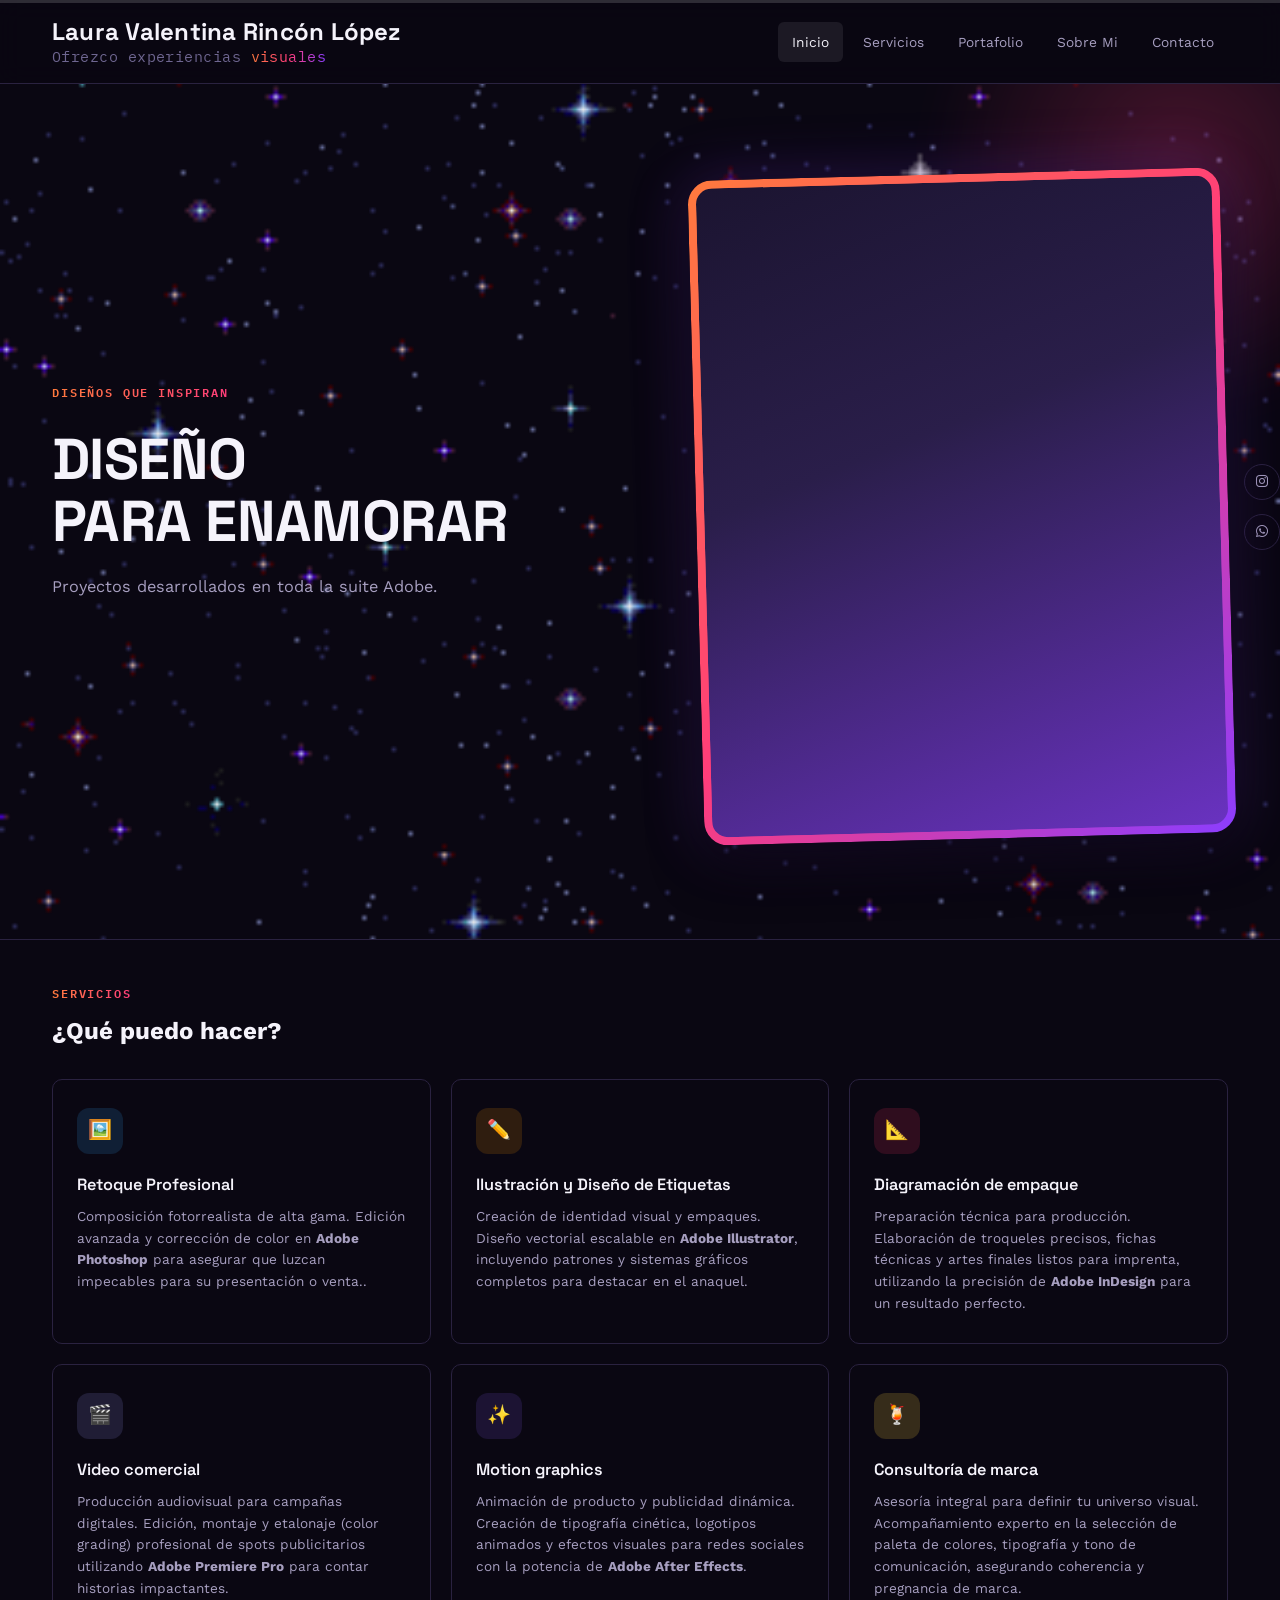
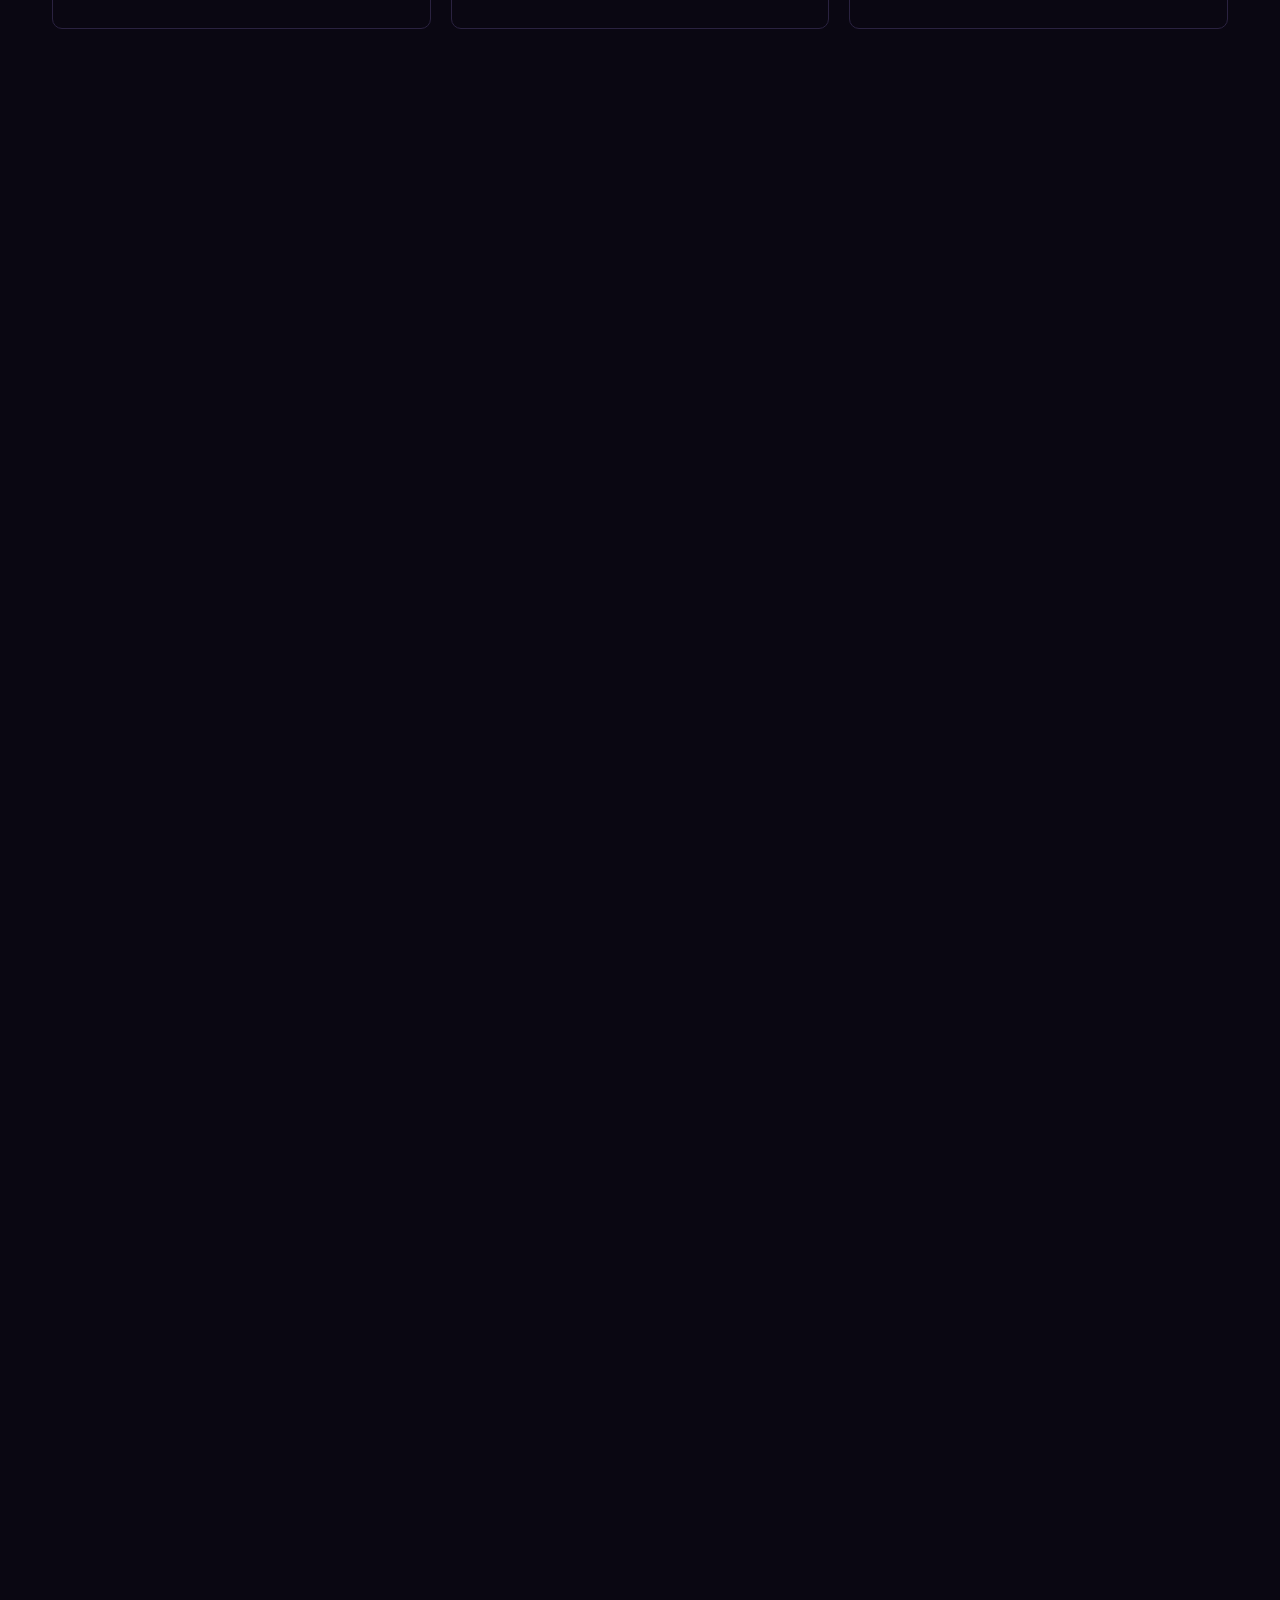
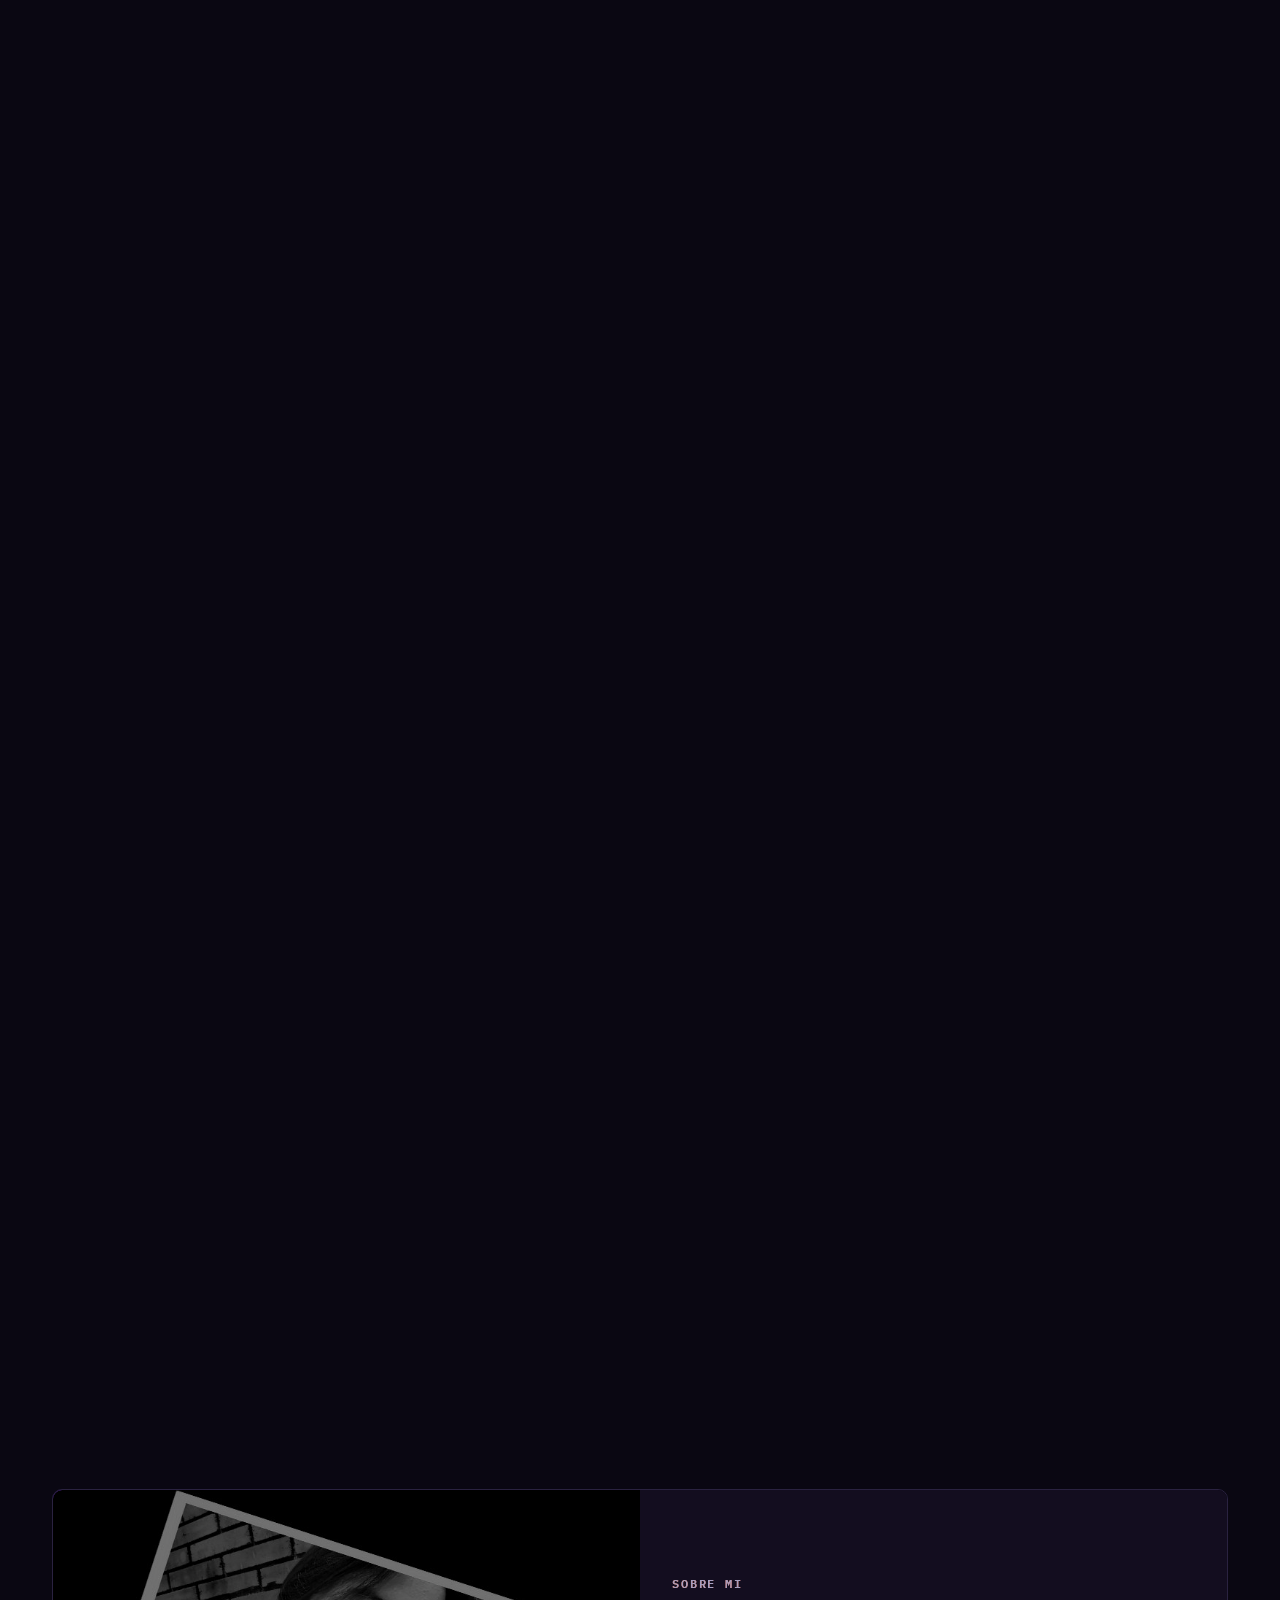
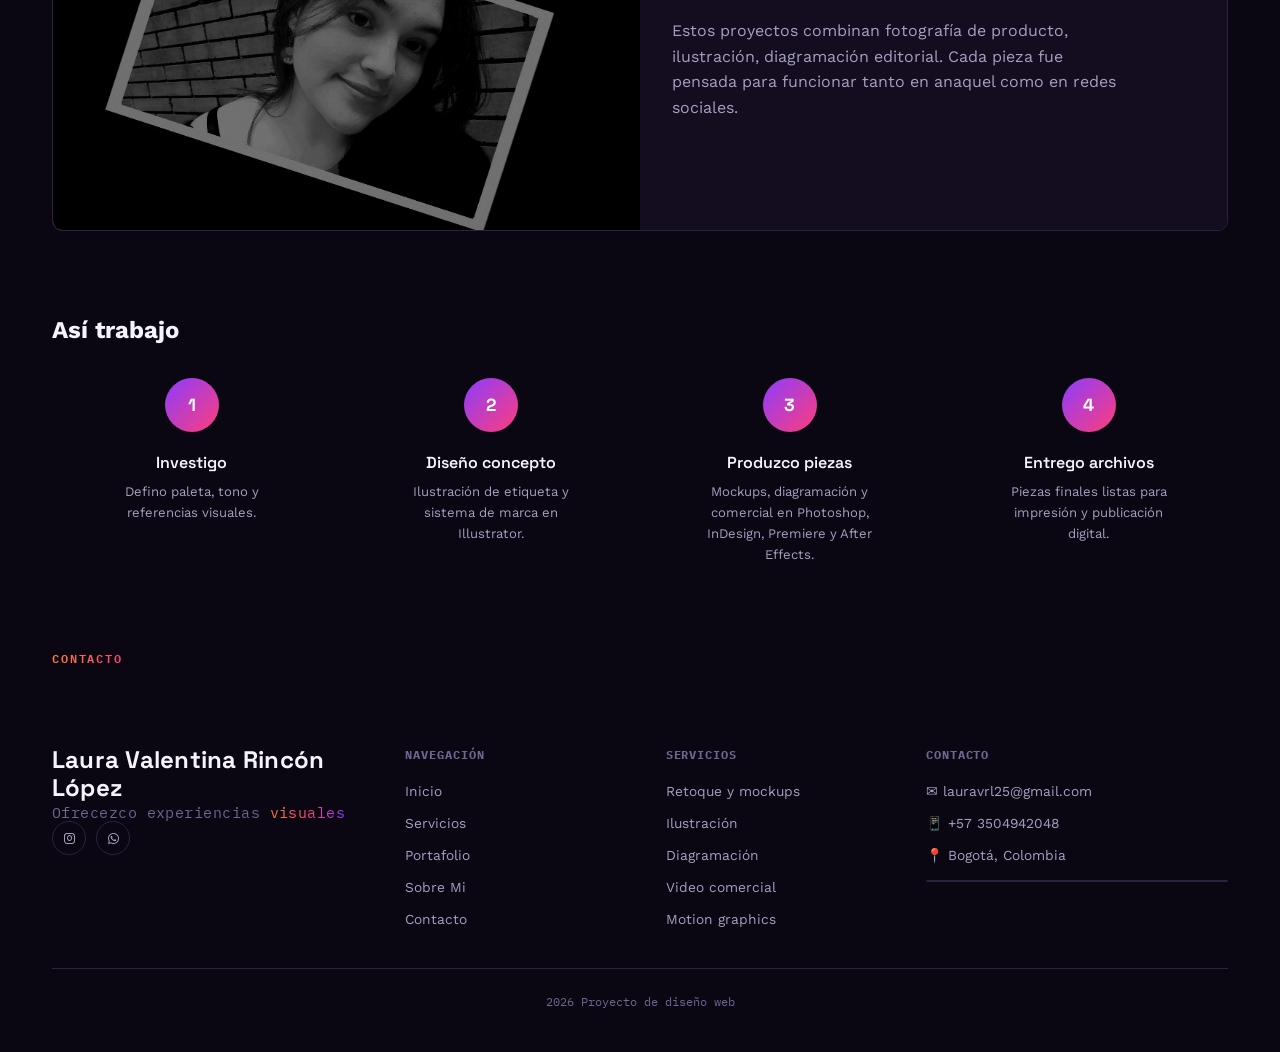
==== index.html @ 805c8b53 "Refactor video element in card component Removed redundant video tag and adjusted structure." ====
<!DOCTYPE html>
<html lang="es">
<head>
<meta charset="UTF-8">
<meta name="viewport" content="width=device-width, initial-scale=1.0">
<title>PORTAFOLIO PERSONAL</title>
<link rel="preconnect" href="https://fonts.googleapis.com">
<link href="https://fonts.googleapis.com/css2?family=Space+Grotesk:wght@500;600;700&family=Work+Sans:wght@400;500;600;700&family=IBM+Plex+Mono:wght@400;500&display=swap" rel="stylesheet">
<link rel="stylesheet" href="https://cdnjs.cloudflare.com/ajax/libs/font-awesome/6.5.1/css/all.min.css">
<link rel="stylesheet" href="style.css">
<script src="interactivo.js"></script>
<link rel="icon" href="img/logo-cuadrado.png" sizes="any">
<link rel="apple-touch-icon" href="apple-touch-icon.png">
</head>
<body>

<header class="topbar">
  <div class="nav-inner">
    <a href="#top" class="brand">
      <span class="logo-dot"></span>
      <span class="brand-text">
        Laura Valentina Rincón López
        <span class="brand-tagline">Ofrezco experiencias <span class="grad-text">visuales</span></span>
      </span>
    </a>

    <nav class="main-links">
      <a href="#top" class="nav-link">Inicio</a>
      <a href="#servicios" class="nav-link">Servicios</a>
      <a href="#portafolio" class="nav-link">Portafolio</a>
      <a href="#nosotros" class="nav-link">Sobre Mi</a>
      <a href="#contacto" class="nav-link">Contacto</a>
    </nav>

  </div>
</header>

<main id="top">

 <!-- HERO -->
<section class="hero">
  <div class="hero-glow"></div>
  <div class="wrap">
    <div class="hero-grid">
      <div>
        <p class="eyebrow">Diseños que inspiran</p>
        <h1 style="margin-top:16px;">Diseño<br>para enamorar <span class="grad-text"></span></h1>
        <p class="lede">Proyectos desarrollados en toda la suite Adobe.</p>
        <div class="hero-actions">
          <a href="#" class="play-chip"></a>
        </div>
      </div>

      <div class="hero-visual">
  <div class="slide-wrap">
    <img src="illustreitor/logo personal.jpeg" class="slide-fondo" alt="">
    <img src="illustreitor/logo personal.jpeg" class="slide-nitida" alt="Foto 1">
  </div>
  <div class="slide-wrap">
    <img src="illustreitor/POSTER PRODUCTO_page-0001.jpg" class="slide-fondo" alt="">
    <img src="illustreitor/POSTER PRODUCTO_page-0001.jpg" class="slide-nitida" alt="Poster producto">
  </div>
  <div class="slide-wrap">
    <video class="slide-fondo" autoplay muted loop playsinline>
      <source src="photoshop/FUEGO MOVIENDOSE.mp4" type="video/mp4">
    </video>
    <video class="slide-nitida" autoplay muted loop playsinline aria-label="Foto 3">
      <source src="photoshop/FUEGO MOVIENDOSE.mp4" type="video/mp4">
    </video>
  </div>
</div>

        <div class="hero-social">
          <a href="https://www.instagram.com/sws.lauris?igsh=MWx1bHc5aml6eHI0Nw==" target="_blank" rel="noopener" aria-label="Instagram">
            <i class="fa-brands fa-instagram"></i>
          </a>
          <a href="https://wa.me/573504942048" target="_blank" rel="noopener" aria-label="WhatsApp">
            <i class="fa-brands fa-whatsapp"></i>
          </a>
        </div>
      </div>

    </div>
  </div>
</section>
  
  <!-- SERVICIOS -->
  <section class="section" id="servicios">
    <div class="wrap">
      <div class="section-head">
        <p class="eyebrow">Servicios</p>
        <h2>¿Qué puedo hacer?</h2>
      </div>
      <div class="servicios-grid">
        <div class="servicio-card">
          <div class="servicio-icon" style="background:rgba(49,168,255,0.15); color:var(--ph);">🖼️</div>
          <h3>Retoque Profesional</h3>
          <p>Composición fotorrealista de alta gama. Edición avanzada y corrección de color en <strong>Adobe Photoshop</strong> para asegurar que luzcan impecables para su presentación o venta..</p>
        </div>
        <div class="servicio-card">
          <div class="servicio-icon" style="background:rgba(255,154,0,0.15); color:var(--ai);">✏️</div>
          <h3>Ilustración y Diseño de Etiquetas</h3>
          <p>Creación de identidad visual y empaques. Diseño vectorial escalable en <strong>Adobe Illustrator</strong>, incluyendo patrones y sistemas gráficos completos para destacar en el anaquel.</p>
        </div>
        <div class="servicio-card">
          <div class="servicio-icon" style="background:rgba(255,51,102,0.15); color:var(--id);">📐</div>
          <h3>Diagramación de empaque</h3>
          <p>Preparación técnica para producción. Elaboración de troqueles precisos, fichas técnicas y artes finales listos para imprenta, utilizando la precisión de <strong>Adobe InDesign</strong> para un resultado perfecto.</p></p>
        </div>
        <div class="servicio-card">
          <div class="servicio-icon" style="background:rgba(153,153,255,0.15); color:var(--pr);">🎬</div>
          <h3>Video comercial</h3>
          <p>Producción audiovisual para campañas digitales. Edición, montaje y etalonaje (color grading) profesional de spots publicitarios utilizando <strong>Adobe Premiere Pro</strong> para contar historias impactantes.</p>
        </div>
        <div class="servicio-card">
          <div class="servicio-icon" style="background:rgba(127,90,240,0.15); color:var(--ae);">✨</div>
          <h3>Motion graphics</h3>
          <p>Animación de producto y publicidad dinámica. Creación de tipografía cinética, logotipos animados y efectos visuales para redes sociales con la potencia de <strong>Adobe After Effects</strong>.</p>
        </div>
        <div class="servicio-card">
          <div class="servicio-icon" style="background:rgba(255,210,63,0.18); color:#C99A00;">🍹</div>
          <h3>Consultoría de marca</h3>
          <p>Asesoría integral para definir tu universo visual. Acompañamiento experto en la selección de paleta de colores, tipografía y tono de comunicación, asegurando coherencia y pregnancia de marca.</p>
        </div>
      </div>
      <div class="center-cta">
      </div>
    </div>
  </section>

  <!-- PORTAFOLIO -->
  <section class="section alt" id="portafolio">
    <div class="wrap">
      <div class="section-head">
        <p class="eyebrow">Portafolio</p>
        <h2>Proyectos que cuentan historias</h2>
      </div>

      <!-- Radios de filtro (CSS puro, sin JS) -->
<input type="radio" name="filtro" id="f-todos" class="filter-radio" checked>
<input type="radio" name="filtro" id="f-ph" class="filter-radio">
<input type="radio" name="filtro" id="f-ai" class="filter-radio">
<input type="radio" name="filtro" id="f-id" class="filter-radio">
<input type="radio" name="filtro" id="f-pr" class="filter-radio">
<input type="radio" name="filtro" id="f-ae" class="filter-radio">
<input type="radio" name="filtro" id="f-foto" class="filter-radio">

<div class="filter-tabs">
  <label for="f-todos">Todos</label>
  <label for="f-ph">Photoshop</label>
  <label for="f-ai">Illustrator</label>
  <label for="f-id">InDesign</label>
  <label for="f-pr">Premiere</label>
  <label for="f-ae">After Effects</label>
  <label for="f-foto">Fotos</label>
</div>


<div class="grid">

        <article class="card foto" data-images="fotografia/DSC_0829.jpg,fotografia/DSC_0831.jpg,fotografia/DSC_0832.jpg,fotografia/DSC_0833.jpg,fotografia/DSC_0834.jpg,fotografia/DSC_0835.jpg,fotografia/DSC_0836.jpg,fotografia/DSC_0837.jpg,fotografia/DSC_0838.jpg,fotografia/DSC_0839.jpg,fotografia/DSC_0840.jpg,fotografia/DSC_0842.jpg,fotografia/DSC_0843.jpg,fotografia/DSC_0844.jpg,fotografia/DSC_0845.jpg,fotografia/DSC_0847.jpg,fotografia/DSC_0848.jpg,fotografia/DSC_0849.jpg,fotografia/DSC_0851.jpg,fotografia/DSC_0852.jpg,fotografia/DSC_0853.jpg,fotografia/DSC_0854.jpg,fotografia/DSC_0855.jpg,fotografia/DSC_0856.jpg,fotografia/DSC_0857.jpg,fotografia/DSC_0866.jpg,fotografia/DSC_0869.jpg,fotografia/DSC_0870.jpg,fotografia/DSC_0871.jpg,fotografia/DSC_0872.jpg,fotografia/DSC_0874.jpg,fotografia/DSC_0875.jpg,fotografia/DSC_0877.jpg,fotografia/DSC_0882.jpg,fotografia/DSC_0889.jpg">
          <div class="card-thumb">
            <img src="fotografia/DSC_0829.jpg" alt="Galería de fotos" class="card-thumb-img">
            <span class="card-tool-tag" style="background:#E94F37;">Fotografía</span>
          </div>
          <div class="card-info">
            <h3>Galería fotográfica</h3>
            <p>36 fotos — usa las flechas para navegar</p>
          </div>
        </article>

   <article class="card ph">
<video class="card-video" playsinline preload="metadata">
  <source src="photoshop/fuego-moviendose.mp4" type="video/mp4">
</video>
    </video>
    <button type="button" class="video-play-btn" aria-label="Reproducir video">▶</button>
    <span class="card-tool-tag" style="background:var(--ph);">Photoshop</span>
  </div>
  <div class="card-info">
    <h3>Mockup de lata — Mango</h3>
    <p>Render fotorrealista con reflejos y condensación</p>
  </div>
</article>

        <article class="card ph" data-pdf="ficha-mango.pdf">
          <div class="card-thumb" style="background:linear-gradient(135deg, var(--pina), #7A5E00);">
            <span class="card-tool-tag" style="background:var(--ph);">Photoshop</span>
          </div>
          <div class="card-info">
            <h3>Mockup de tetrapak — Piña</h3>
            <p>Composición de empaque con iluminación de estudio</p>
          </div>
        </article>

        <article class="card ai" data-images="illustreitor/logo personal.jpeg">
          <div class="card-thumb">
            <img src="illustreitor/logo personal.jpeg" alt="Etiqueta vectorial Mango" class="card-thumb-img">
            <span class="card-tool-tag" style="background:var(--ai);">Illustrator</span>
          </div>
          <div class="card-info">
            <h3>Marca personal-Logo</h3>
            <p>Ilustración de fruta y tipografía de marca</p>
          </div>
        </article>

        <article class="card ai">
          <div class="card-thumb" style="background:linear-gradient(135deg, #FFE58A, var(--pina));">
            <span class="card-tool-tag" style="background:var(--ai);">Illustrator</span>
          </div>
          <div class="card-info">
            <h3>Etiqueta vectorial — Piña</h3>
            <p>Paleta cálida y patrón decorativo</p>
          </div>
        </article>

        <article class="card id">
          <div class="card-thumb" style="background:linear-gradient(135deg, var(--id), #6B0022);">
            <span class="card-tool-tag" style="background:var(--id);">InDesign</span>
          </div>
          <div class="card-info">
            <h3>Ficha técnica — Lata Mango</h3>
            <p>Tabla nutricional y datos legales para impresión</p>
          </div>
        </article>

        <article class="card id">
          <div class="card-thumb" style="background:linear-gradient(135deg, #FF8FAE, var(--id));">
            <span class="card-tool-tag" style="background:var(--id);">InDesign</span>
          </div>
          <div class="card-info">
            <h3>Ficha técnica — Tetrapak Piña</h3>
            <p>Troquel desplegado listo para producción</p>
          </div>
        </article>

        <article class="card pr">
          <div class="card-thumb" style="background:linear-gradient(135deg, var(--pr), #2E2E7A);">
            <span class="card-tool-tag" style="background:var(--pr); color:#241E52;">Premiere</span>
            <span class="play-btn">▶</span>
          </div>
          <div class="card-info">
            <h3>Comercial — Sabor Mango</h3>
            <p>Spot publicitario de 15 segundos</p>
          </div>
        </article>

        <article class="card pr">
          <div class="card-thumb" style="background:linear-gradient(135deg, #C6C6FF, var(--pr));">
            <span class="card-tool-tag" style="background:var(--pr); color:#241E52;">Premiere</span>
            <span class="play-btn">▶</span>
          </div>
          <div class="card-info">
            <h3>Comercial — Sabor Piña</h3>
            <p>Spot publicitario con tomas de producto</p>
          </div>
        </article>

        <article class="card ae">
          <div class="card-thumb" style="background:linear-gradient(135deg, var(--ae), #2E1A66);">
            <span class="card-tool-tag" style="background:var(--ae);">After Effects</span>
            <span class="play-btn">▶</span>
          </div>
          <div class="card-info">
            <h3>Motion graphics — Mango</h3>
            <p>Splash de jugo animado para Instagram</p>
          </div>
        </article>

        <article class="card ae">
          <div class="card-thumb" style="background:linear-gradient(135deg, #C9B8FF, var(--ae));">
            <span class="card-tool-tag" style="background:var(--ae);">After Effects</span>
            <span class="play-btn">▶</span>
          </div>
          <div class="card-info">
            <h3>Motion graphics — Piña</h3>
            <p>Partículas y brillo de producto</p>
          </div>
        </article>

      </div>

      <div class="center-cta">
  <button type="button" id="btn-ver-todo" class="btn btn-outline">Ver todo el portafolio</button>
</div>
    </div>
  </section>

  <!-- SOBRE MI -->
  <section class="section" id="nosotros">
    <div class="wrap">
      <div class="nosotros">
        <div class="nosotros-visual">
          <img src="img/yo-camiseta-sin-hombros.jpg" alt="foto 1">
        </div>
        <div class="nosotros-text">
          <p class="eyebrow">Sobre mi</p>
          <p>Estos proyectos combinan fotografía de producto, ilustración, diagramación editorial. Cada pieza fue pensada para funcionar tanto en anaquel como en redes sociales.</p>
        </div>
      </div>
    </div>
  </section>

  <!-- PROCESO -->
  <script src="interactivo.js"></script>
<script src="botones-animados.js"></script>
<script src="proceso-animado.js"></script>

  
  <section class="section alt">
    <div class="wrap">
      <div class="section-head">
        <h2>Así trabajo</h2>
      </div>
      <div class="proceso-steps">
        <div class="proceso-step">
          <div class="step-num">1</div>
          <h3>Investigo</h3>
          <p>Defino paleta, tono y referencias visuales.</p>
        </div>
        <div class="proceso-step">
          <div class="step-num">2</div>
          <h3>Diseño concepto</h3>
          <p>Ilustración de etiqueta y sistema de marca en Illustrator.</p>
        </div>
        <div class="proceso-step">
          <div class="step-num">3</div>
          <h3>Produzco piezas</h3>
          <p>Mockups, diagramación y comercial en Photoshop, InDesign, Premiere y After Effects.</p>
        </div>
        <div class="proceso-step">
          <div class="step-num">4</div>
          <h3>Entrego archivos</h3>
          <p>Piezas finales listas para impresión y publicación digital.</p>
        </div>
      </div>
    </div>
  </section>

</main>
  
 <!-- FINAL PAGINA -->
 <section class="section" id="contacto">
    <div class="wrap">
      <div class="section-head">
        <p class="eyebrow">Contacto</p>
      </div>
      <div class="contacto-grid">
        <div class="contacto-card">
            <div class="contacto-icon" style="background:rgba(49,168,255,0.15); color:var(--ph);">

            </div>
          <div class="contacto-icon" style="background:rgba(49,168,255,0.15); color:var(--ph);">
          </div>

<footer>
  <div class="footer-grid">
    <div class="footer-brand">
      <a href="#top" class="brand">
        <span class="brand-text">
          Laura Valentina Rincón López
          <span class="brand-tagline">Ofrecezco experiencias <span class="grad-text">visuales</span></span>
        </span>
      </a>


      <div class="footer-social">
  <a href="https://instagram.com/tuusuario" target="_blank" rel="noopener" aria-label="Instagram">
    <i class="fa-brands fa-instagram"></i>
  </a>
  <a href="https://wa.me/573000000000" target="_blank" rel="noopener" aria-label="WhatsApp">
    <i class="fa-brands fa-whatsapp"></i>
  </a>
      </div>
    </div>



    <div class="footer-col">
      <h4>Navegación</h4>
      <a href="#top">Inicio</a>
      <a href="#servicios">Servicios</a>
      <a href="#portafolio">Portafolio</a>
      <a href="#nosotros">Sobre Mi</a>
      <a href="#contacto">Contacto</a>
    </div>

    <div class="footer-col">
      <h4>Servicios</h4>
      <a href="#servicios">Retoque y mockups</a>
      <a href="#servicios">Ilustración</a>
      <a href="#servicios">Diagramación</a>
      <a href="#servicios">Video comercial</a>
      <a href="#servicios">Motion graphics</a>
    </div>

    <div class="footer-col">
      <h4>Contacto</h4>
      <p>✉ lauravrl25@gmail.com</p>
      <p>📱 +57 3504942048</p>
      <p>📍 Bogotá, Colombia</p>
      <div class="footer-sub"></div>
    </div>
  </div>
  <p class="footer-bottom"> 2026 Proyecto de diseño web </p>
</footer>


</body>
</html>
---- style.css ----
/* ============ TOKENS ============ */
  :root{
    --bg: #0A0712;
    --surface: #130D1F;
    --surface-raised: #1B1430;
    --line: #2A2240;
    --text: #F5F3FB;
    --text-muted: #A79FC0;
    --text-dim: #6E6690;

    --grad-1: #FF7A3D; /* mango */
    --grad-2: #FF3D7A; /* rosa tropical */
    --grad-3: #8B3DFF; /* violeta */

    --mango: #FF8C29;
    --pina: #FFD23F;

    --ph: #31A8FF;
    --ai: #FF9A00;
    --id: #FF3366;
    --pr: #9999FF;
    --ae: #7F5AF0;

    --radius: 10px;
    --radius-sm: 6px;
    --font-display: 'Space Grotesk', sans-serif;
    --font-body: 'Work Sans', sans-serif;
    --font-mono: 'IBM Plex Mono', monospace;
  }

  *{ margin:0; padding:0; box-sizing:border-box; }
  html{ scroll-behavior:smooth; }

  body{
    background:var(--bg);
    color:var(--text);
    font-family:var(--font-body);
    line-height:1.6;
    -webkit-font-smoothing:antialiased;
  }

  a{ color:inherit; text-decoration:none; }
  ul{ list-style:none; }
  img{ max-width:100%; display:block; }
  button{ font-family:inherit; }

  :focus-visible{ outline:2px solid var(--grad-2); outline-offset:3px; }

  .wrap{ max-width:1240px; margin:0 auto; padding:0 32px; }

  .eyebrow{
    font-family:var(--font-mono);
    font-size:0.72rem;
    letter-spacing:0.16em;
    text-transform:uppercase;
    background:linear-gradient(90deg, var(--grad-1), var(--grad-2));
    -webkit-background-clip:text;
    background-clip:text;
    color:transparent;
    font-weight:600;
  }

  .grad-text{
    background:linear-gradient(90deg, var(--grad-1), var(--grad-2), var(--grad-3));
    -webkit-background-clip:text;
    background-clip:text;
    color:transparent;
  }

  .btn{
    display:inline-flex; align-items:center; gap:8px;
    padding:13px 26px;
    border-radius:30px;
    font-family:var(--font-body); font-weight:600; font-size:0.9rem;
    border:1px solid transparent;
    cursor:pointer;
  }

  .btn-solid{
    background:linear-gradient(90deg, var(--grad-3), var(--grad-2));
    color:#fff;
  }

  .btn-outline{
    background:transparent;
    border:1px solid var(--line);
    color:var(--text);
  }
  .btn-outline:hover{ border-color:var(--grad-2); }

  /* ============ NAV ============ */
  header.topbar{
    position:sticky; top:0; z-index:50;
    background:rgba(10,7,18,0.85);
    backdrop-filter:blur(12px);
    border-bottom:1px solid var(--line);
  }

  .nav-inner{
    display:flex; align-items:center; justify-content:space-between;
    padding:18px 32px; max-width:1240px; margin:0 auto; gap:20px;
  }

.brand{
  font-family:var(--font-display);
  font-size:1.5rem;
  font-weight:700;
  display:flex; align-items:center; gap:10px;
  letter-spacing:0.01em;
}
 
/* Oculta el cuadrado del logo */
.brand .logo-dot{
  display:none;
}
 
.brand-text{
  display:flex;
  flex-direction:column;
  line-height:1.2;
}
 
.brand-tagline{
  font-family:var(--font-mono);
  font-size:0.95rem;        /* antes 0.78rem — ahora bastante más grande */
  font-weight:400;
  letter-spacing:0.03em;
  color:var(--text-dim);
  text-transform:none;
}

  nav.main-links{ display:flex; gap:6px; }

  .nav-link{
    padding:9px 14px;
    font-size:0.86rem;
    color:var(--text-muted);
    border-radius:var(--radius-sm);
    transition:color .15s ease, background .15s ease;
  }
  .nav-link:hover{ color:var(--text); background:var(--surface-raised); }

  .nav-cta{ flex-shrink:0; }

/* ============ HERO ============ */

.hero{
  position:relative;
  overflow:hidden;
  padding:90px 0 100px;
  border-bottom:1px solid var(--line);
 
  background-image:
  linear-gradient(rgba(10,7,18,0.1), rgba(10,7,18,0.1)),
    url('videos/estrellas-parpadeando-full-hd.gif');
  background-size: cover, cover;
  background-position: center, center;
  background-repeat: no-repeat, no-repeat;
}
 
.hero-glow{
  position:absolute;
  top:-180px; right:-160px;
  width:520px; height:520px;
  border-radius:50%;
  background:radial-gradient(circle, var(--grad-2) 0%, transparent 70%);
  opacity:0.25;
  filter:blur(20px);
  z-index:0;
}
 
.hero-grid{
  position:relative; z-index:1;
  display:grid;
  grid-template-columns:1.05fr 0.95fr;
  gap:56px;
  align-items:center;
}
 
.hero h1{
  font-family:var(--font-display);
  font-weight:700;
  font-size:clamp(2.4rem, 4.6vw, 3.6rem);
  line-height:1.08;
  text-transform:uppercase;
  letter-spacing:-0.01em;
}
 
.hero p.lede{
  margin-top:22px;
  max-width:48ch;
  font-size:1.02rem;
  color:var(--text-muted);
}
 
.hero-actions{
  margin-top:34px;
  display:flex;
  align-items:center;
  gap:18px;
  flex-wrap:wrap;
}
 
.play-chip{
  display:flex; align-items:center; gap:12px;
  color:var(--text-muted);
  font-size:0.88rem;
}
 
.play-circle{
  width:44px; height:44px;
  border-radius:50%;
  border:1px solid var(--line);
  display:flex; align-items:center; justify-content:center;
  font-size:0.8rem;
  flex-shrink:0;
}
 
/* ============ CAJA DE FOTOS — con borde degradado ============ */
.hero-visual{
  position:relative;
  overflow:hidden;
  width:100%;
  aspect-ratio:4/5;
  border-radius:24px;

  border:8px solid transparent;
  background-image:
    linear-gradient(160deg, #1B1430, #2A1E4A 40%, var(--grad-3) 130%),
    linear-gradient(135deg, var(--grad-1), var(--grad-2), var(--grad-3));
  background-origin: border-box;
  background-clip: padding-box, border-box;

  box-shadow:
    0 20px 50px rgba(0,0,0,0.55),
    0 0 60px rgba(139,61,255,0.25);

  z-index:2;
  transform:rotate(-1.5deg);
  transition:transform .3s ease;
}

.hero-visual:hover{
  transform:rotate(0deg) scale(1.01);
}

.hero-visual .slide-wrap{
  position:absolute;
  inset:0;
  width:100%;
  height:100%;
  overflow:hidden;
  border-radius:16px;
  opacity:0;
  animation:heroCrossfade 12s infinite;
}

.hero-visual .slide-wrap:nth-child(1){ animation-delay:0s; }
.hero-visual .slide-wrap:nth-child(2){ animation-delay:4s; }
.hero-visual .slide-wrap:nth-child(3){ animation-delay:8s; }

.slide-fondo{
  position:absolute;
  inset:0;
  width:100%;
  height:100%;
  object-fit:cover;
  filter:blur(35px) brightness(0.7) saturate(1.3);
  transform:scale(1.15);
}

.slide-nitida{
  position:absolute;
  inset:0;
  width:100%;
  height:100%;
  object-fit:contain;
  z-index:1;
}

@keyframes heroCrossfade{
  0%    { opacity:0; }
  4%    { opacity:1; }
  29%   { opacity:1; }
  33%   { opacity:0; }
  100%  { opacity:0; }
}

@media (prefers-reduced-motion: reduce){
  .hero-visual{ transform:none; }
  .hero-visual .slide-wrap{ animation:none; opacity:0; }
  .hero-visual .slide-wrap:first-child{ opacity:1; }
}

.hero-social{
  position:absolute;
  right:-52px; top:50%;
  transform:translateY(-50%);
  display:flex; flex-direction:column; gap:14px;
}

.hero-social a{
  width:36px; height:36px;
  border-radius:50%;
  border:1px solid var(--line);
  display:flex; align-items:center; justify-content:center;
  font-size:0.85rem;
  color:var(--text-muted);
}

.hero-social a:hover{ border-color:var(--grad-2); color:var(--text); }

@media (max-width:980px){
  .hero-social{ display:none; }
}


  /* ============ SERVICIOS ============ */
  .servicios-grid{
    display:grid;
    grid-template-columns:repeat(3, 1fr);
    gap:20px;
  }

  .servicio-card{
    background:var(--bg);
    border:1px solid var(--line);
    border-radius:var(--radius);
    padding:28px 24px;
    transition:border-color .2s ease, transform .2s ease;
  }
  .servicio-card:hover{ border-color:var(--grad-2); transform:translateY(-3px); }

  .servicio-icon{
    width:46px; height:46px;
    border-radius:12px;
    display:flex; align-items:center; justify-content:center;
    font-size:1.2rem;
    margin-bottom:18px;
  }

  .servicio-card h3{
    font-family:var(--font-display);
    font-size:1.02rem;
    font-weight:600;
    margin-bottom:8px;
  }

  .servicio-card p{ font-size:0.85rem; color:var(--text-muted); }

  .center-cta{ text-align:center; margin-top:40px; }

  /* ============ PORTAFOLIO — filtro con radio buttons (CSS puro) ============ */

  .filter-radio{
    position:absolute;
    opacity:0;
    pointer-events:none;
  }

  .filter-tabs{
    display:flex; flex-wrap:wrap; gap:8px;
    margin-bottom:36px;
  }

  .filter-tabs label{
    padding:9px 18px;
    border-radius:30px;
    border:1px solid var(--line);
    font-family:var(--font-mono);
    font-size:0.78rem;
    color:var(--text-muted);
    cursor:pointer;
    transition:background .15s ease, color .15s ease, border-color .15s ease;
  }

  .filter-tabs label:hover{ border-color:var(--grad-2); color:var(--text); }

  #f-todos:checked ~ .filter-tabs label[for="f-todos"],
  #f-ph:checked ~ .filter-tabs label[for="f-ph"],
  #f-ai:checked ~ .filter-tabs label[for="f-ai"],
  #f-id:checked ~ .filter-tabs label[for="f-id"],
  #f-pr:checked ~ .filter-tabs label[for="f-pr"],
  #f-ae:checked ~ .filter-tabs label[for="f-ae"]{
    background:linear-gradient(90deg, var(--grad-3), var(--grad-2));
    border-color:transparent;
    color:#fff;
  }

  .grid{
    display:grid;
    grid-template-columns:repeat(4, 1fr);
    gap:20px;
  }

  .grid .card{ display:none; }

  #f-todos:checked ~ .grid .card{ display:flex; }
  #f-ph:checked ~ .grid .card.ph{ display:flex; }
  #f-ai:checked ~ .grid .card.ai{ display:flex; }
  #f-id:checked ~ .grid .card.id{ display:flex; }
  #f-pr:checked ~ .grid .card.pr{ display:flex; }
  #f-ae:checked ~ .grid .card.ae{ display:flex; }

  .card{
    flex-direction:column;
    border-radius:var(--radius);
    overflow:hidden;
    border:1px solid var(--line);
    background:var(--surface);
    transition:transform .2s ease, border-color .2s ease;
  }
  .card:hover{ transform:translateY(-4px); border-color:var(--grad-2); }

  .card-thumb{
    position:relative;
    aspect-ratio:4/3;
    display:flex; align-items:center; justify-content:center;
  }


.card-thumb-video{
  position: relative;
}
.card-video{
  width: 100%;
  height: 100%;
  object-fit: cover;
  display: block;
  background: #000;
}
.video-play-btn{
  position: absolute;
  top: 50%; left: 50%;
  transform: translate(-50%, -50%);
  width: 54px; height: 54px;
  border-radius: 50%;
  background: rgba(10,7,18,0.6);
  border: 1px solid rgba(255,255,255,0.4);
  color: #fff;
  font-size: 1.1rem;
  display: flex; align-items: center; justify-content: center;
  cursor: pointer;
  backdrop-filter: blur(4px);
  transition: transform 0.2s ease, background 0.2s ease;
  z-index: 2;
}
.video-play-btn:hover{
  transform: translate(-50%, -50%) scale(1.1);
  background: linear-gradient(135deg, #8B3DFF, #FF3D7A);
}
.video-play-btn.oculto{
  display: none;
}

 .card-thumb img{
  width:100%;
  height:100%;
  object-fit:cover;
  object-position:center;
  display:block;
}
  .play-btn{
    width:42px; height:42px;
    border-radius:50%;
    background:rgba(10,7,18,0.55);
    border:1px solid rgba(255,255,255,0.4);
    display:flex; align-items:center; justify-content:center;
    color:#fff;
    font-size:0.75rem;
    backdrop-filter:blur(4px);
  }

  .card-tool-tag{
    position:absolute;
    top:10px; left:10px;
    font-family:var(--font-mono);
    font-size:0.62rem;
    text-transform:uppercase;
    letter-spacing:0.05em;
    padding:4px 9px;
    border-radius:20px;
    color:#fff;
  }

  .card-info{ padding:14px 16px 18px; }
  .card-info h3{ font-family:var(--font-display); font-size:0.92rem; font-weight:600; margin-bottom:3px; }
  .card-info p{ font-size:0.78rem; color:var(--text-dim); }

/* ============ NUEVA PESTAÑA: FOTOS ============ */

/* Resalta la pestaña "Fotos" cuando está seleccionada, igual que las demás */
#f-foto:checked ~ .filter-tabs label[for="f-foto"]{
  background:linear-gradient(90deg, var(--grad-3), var(--grad-2));
  border-color:transparent;
  color:#fff;
}

/* Muestra solo las tarjetas que tengan la clase "foto" cuando esta pestaña está activa */
#f-foto:checked ~ .grid .card.foto{
  display:flex;
}

/* ============ VER MÁS / VER MENOS ============ */
.js-hidden{
  display:none !important;
}
  /* ============ NOSOTROS ============ */
  .nosotros{
    display:grid;
    grid-template-columns:1fr 1fr;
    gap:0;
    border-radius:var(--radius);
    overflow:hidden;
    border:1px solid var(--line);
  }

  .nosotros-visual{
    background:linear-gradient(160deg, var(--grad-3), var(--grad-2) 60%, var(--grad-1));
    min-height:340px;
    position:relative;
  }
.nosotros-visual img{
  position:absolute;
  inset:0;
  width:100%;
  height:100%;
  object-fit:cover;
}
  .nosotros-text{
    background:var(--surface);
    padding:52px 48px;
    display:flex; flex-direction:column; justify-content:center;
  }

  .nosotros-text h2{
    font-family:var(--font-display);
    font-size:clamp(1.5rem, 2.6vw, 2rem);
    font-weight:700;
    margin-top:12px;
    margin-bottom:16px;
  }

  .nosotros-text p{ color:var(--text-muted); margin-bottom:26px; max-width:46ch; }

  @media (max-width:820px){
    .nosotros{ grid-template-columns:1fr; }
    .nosotros-visual{ min-height:220px; }
  }

  /* ============ PROCESO ============ */
  .proceso-steps{
    display:grid;
    grid-template-columns:repeat(4, 1fr);
    gap:24px;
    text-align:center;
    position:relative;
  }

  .proceso-step .step-num{
    width:54px; height:54px;
    margin:0 auto 18px;
    border-radius:50%;
    background:linear-gradient(135deg, var(--grad-3), var(--grad-2));
    display:flex; align-items:center; justify-content:center;
    font-family:var(--font-display); font-weight:700; font-size:1.1rem;
    color:#fff;
  }

  .proceso-step h3{ font-family:var(--font-display); font-size:1rem; font-weight:600; margin-bottom:6px; }
  .proceso-step p{ font-size:0.82rem; color:var(--text-muted); max-width:24ch; margin:0 auto; }

  @media (max-width:820px){
    .proceso-steps{ grid-template-columns:1fr; gap:36px; }
  }

  /* ============ CTA BANNER ============ */
  .cta-banner{
    margin:96px auto;
    max-width:1240px;
    padding:0 32px;
  }

  .cta-inner{
    border-radius:var(--radius);
    padding:56px 48px;
    background:linear-gradient(120deg, var(--grad-3), var(--grad-2) 55%, var(--grad-1));
    display:flex; align-items:center; justify-content:space-between;
    gap:32px;
    flex-wrap:wrap;
  }

  .cta-inner .eyebrow{
    -webkit-text-fill-color:rgba(255,255,255,0.85);
    background:none; color:rgba(255,255,255,0.85);
  }

  .cta-inner h2{
    font-family:var(--font-display);
    font-size:clamp(1.5rem, 3vw, 2.1rem);
    font-weight:700;
    color:#fff;
    margin-top:8px;
  }

  .cta-inner .btn-solid{
    background:#fff;
    color:var(--grad-3);
    font-weight:700;
  }

  /* ============ FOOTER ============ */
 
 /* ============ FONDO DE PAISAJE — sección Portafolio ============ */
#portafolio{
  background-image:
    linear-gradient(rgba(10,7,18,0.1), rgba(10,7,18,0.1)),
    url('videos/estrellas-parpadeando-full-hd.gif');
  background-size: cover, cover;
  background-position: center, center;
  background-repeat: no-repeat, no-repeat;
}
  .footer-grid{
    max-width:1240px; margin:0 auto;
    display:grid;
    grid-template-columns:1.4fr 1fr 1fr 1.3fr;
    gap:40px;
    padding-bottom:40px;
    border-bottom:1px solid var(--line);
  }
  .footer-brand p{ color:var(--text-muted); font-size:0.85rem; margin:14px 0 18px; max-width:32ch; }
.footer-social{ display:flex; gap:10px; }
  .footer-social a{
    width:34px; height:34px; border-radius:50%;
    border:1px solid var(--line);
    display:flex; align-items:center; justify-content:center;
    font-size:0.8rem; color:var(--text-muted);
  }

  /* ↓↓↓ AQUÍ VA EL BLOQUE NUEVO ↓↓↓ */
  btn-footer{
  align-self:start;         /* evita que se estire a toda la altura del grid */
  display:inline-flex;
  align-items:center;
  justify-content:center;
  gap:6px;
  width:auto;                /* evita que se estire a todo el ancho de la columna */
  padding:9px 16px;
  border-radius:20px;
  font-family:var(--font-body);
  font-weight:600;
  font-size:0.78rem;
  border:1px solid transparent;
  cursor:pointer;
}
 
.btn-footer.btn-solid{
  background:linear-gradient(90deg, var(--grad-3), var(--grad-2));
  color:#fff;
}
 
.btn-footer.btn-outline{
  background:transparent;
  border:1px solid var(--line);
  color:var(--text);
}
 
.btn-footer.btn-outline:hover{
  border-color:var(--grad-2);
}
  /* ↑↑↑ FIN DEL BLOQUE NUEVO ↑↑↑ */

  .footer-col h4{
    font-family:var(--font-mono);
    font-size:0.72rem;
    letter-spacing:0.08em;
    text-transform:uppercase;
    color:var(--text-dim);
    margin-bottom:16px;
  }
  .footer-col a, .footer-col p{
    display:block;
    font-size:0.86rem;
    color:var(--text-muted);
    margin-bottom:10px;
  }
  .footer-sub{
    display:flex;
    margin-top:14px;
    border:1px solid var(--line);
    border-radius:30px;
    overflow:hidden;
  }
  .footer-sub input{
    flex:1;
    background:transparent;
    border:none;
    padding:11px 16px;
    color:var(--text);
    font-family:var(--font-body);
    font-size:0.82rem;
  }
  .footer-sub input:focus{ outline:none; }
  .footer-sub button{
    background:linear-gradient(90deg, var(--grad-3), var(--grad-2));
    border:none;
    color:#fff;
    padding:0 18px;
    cursor:pointer;
    font-weight:600;
  }
  .footer-bottom{
    max-width:1240px; margin:24px auto 0;
    text-align:center;
    font-family:var(--font-mono);
    font-size:0.72rem;
    color:var(--text-dim);
  }


  /* ============ RESPONSIVE ============ */
  @media (max-width:980px){
    .hero-grid{ grid-template-columns:1fr; }
    .servicios-grid{ grid-template-columns:repeat(2, 1fr); }
    .grid{ grid-template-columns:repeat(2, 1fr); }
    .footer-grid{ grid-template-columns:1fr 1fr; }
  }

  @media (max-width:760px){
    .nav-inner{ flex-wrap:wrap; padding:14px 20px; }
    nav.main-links{ order:3; width:100%; justify-content:flex-start; overflow-x:auto; }
    .wrap{ padding:0 20px; }
    .servicios-grid{ grid-template-columns:1fr; }
    .grid{ grid-template-columns:1fr; }
    .footer-grid{ grid-template-columns:1fr; }
    .cta-inner{ flex-direction:column; align-items:flex-start; }
  }

  @media (prefers-reduced-motion: reduce){
    *{ transition:none !important; scroll-behavior:auto !important; }
  }


/* ============================================================
   ESPACIADO GENERAL (reducido) — pegar AL FINAL de tu style.css
   ============================================================ */
 
.section{
  padding-top:40px;
  padding-bottom:40px;
}
 
.section-head{
  margin-bottom:28px;
}
 
.eyebrow{
  display:inline-block;
  margin-bottom:10px;
}
 
.servicios-grid{
  gap:20px;
}
 
.grid{
  gap:20px;
}
 
.filter-tabs{
  gap:10px;
  margin-top:6px;
  margin-bottom:24px;
}
 
.center-cta{
  margin-top:24px;
}
 
#nosotros{
  margin-top:10px;
}
 
.nosotros-text{
  padding:36px 32px;
}
 
.proceso-steps{
  gap:20px;
}
 
.cta-banner{
  margin-top:40px;
  margin-bottom:40px;
}
 
footer{
  padding-top:40px;
}
 
.footer-grid{
  gap:28px;
  padding-bottom:28px;
}
 
@media (max-width:760px){
  .section{
    padding-top:28px;
    padding-bottom:28px;
  }
  .section-head{
    margin-bottom:20px;
  }
  .cta-banner{
    margin-top:28px;
    margin-bottom:28px;
  }
}

/* ============================================================
   TAMAÑO FIJO PARA TODAS LAS TARJETAS DEL PORTAFOLIO
   No importa si es una foto real, un video o un degradado de
   color: todas ocupan exactamente el mismo espacio.
   ============================================================ */

.card-thumb{
  position:relative !important;
  aspect-ratio:4/3 !important;
  overflow:hidden !important;
  display:flex;
  align-items:center;
  justify-content:center;
}

/* Cualquier imagen dentro de una tarjeta (sin importar su clase)
   se recorta para llenar ese recuadro fijo, sin deformarse */
.card-thumb img{
  position:absolute !important;
  inset:0 !important;
  width:100% !important;
  height:100% !important;
  object-fit:cover !important;
}

/* ============================================================
   FOTOS CENTRADAS DENTRO DEL MODAL DEL PORTAFOLIO
   Cualquier foto (horizontal, vertical o cuadrada) se muestra
   completa, sin recortarse, y centrada en el recuadro.
   ============================================================ */

#js-modal-thumb{
  display:flex !important;
  align-items:center !important;
  justify-content:center !important;
  background:#0A0712 !important; /* fondo detrás de fotos que no llenan todo el espacio */
}

#js-modal-thumb img{
  position:static !important;
  width:auto !important;
  height:auto !important;
  max-width:100% !important;
  max-height:100% !important;
  object-fit:contain !important;
  margin:auto;
}

</style>
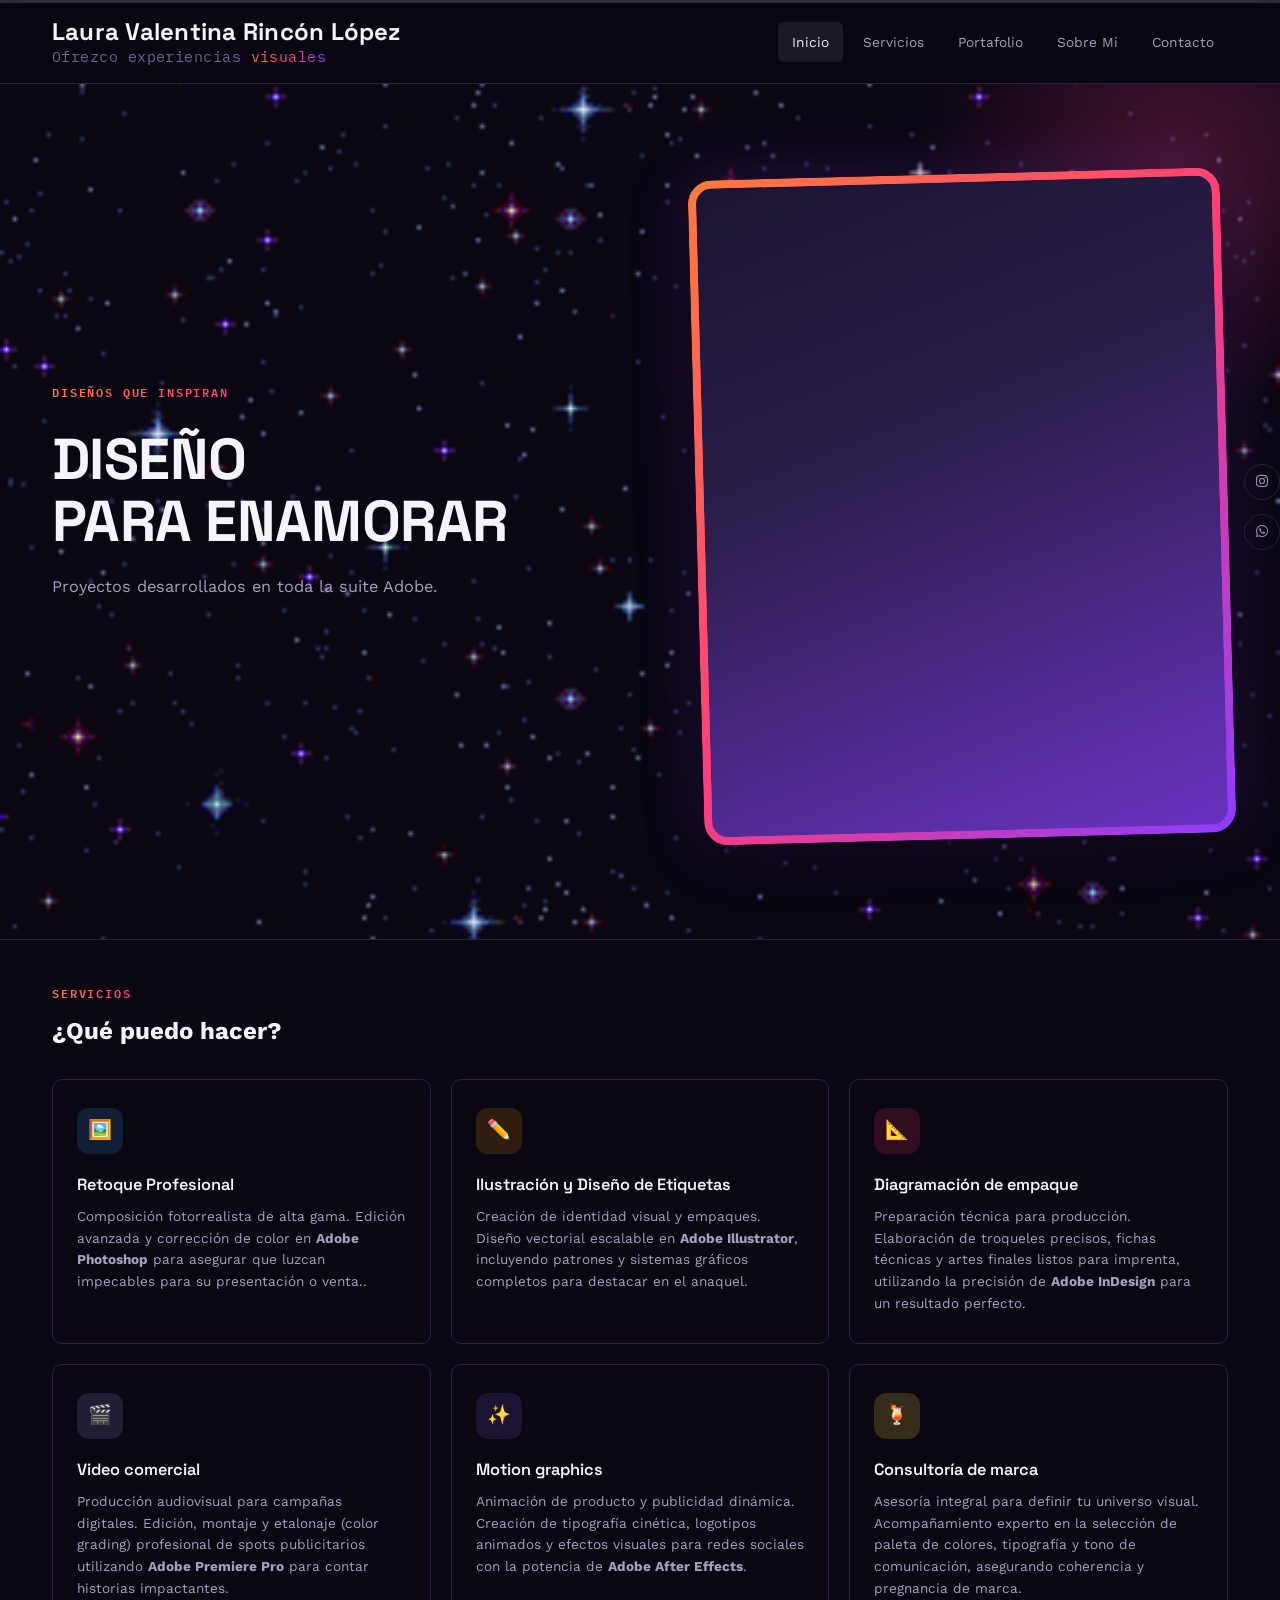
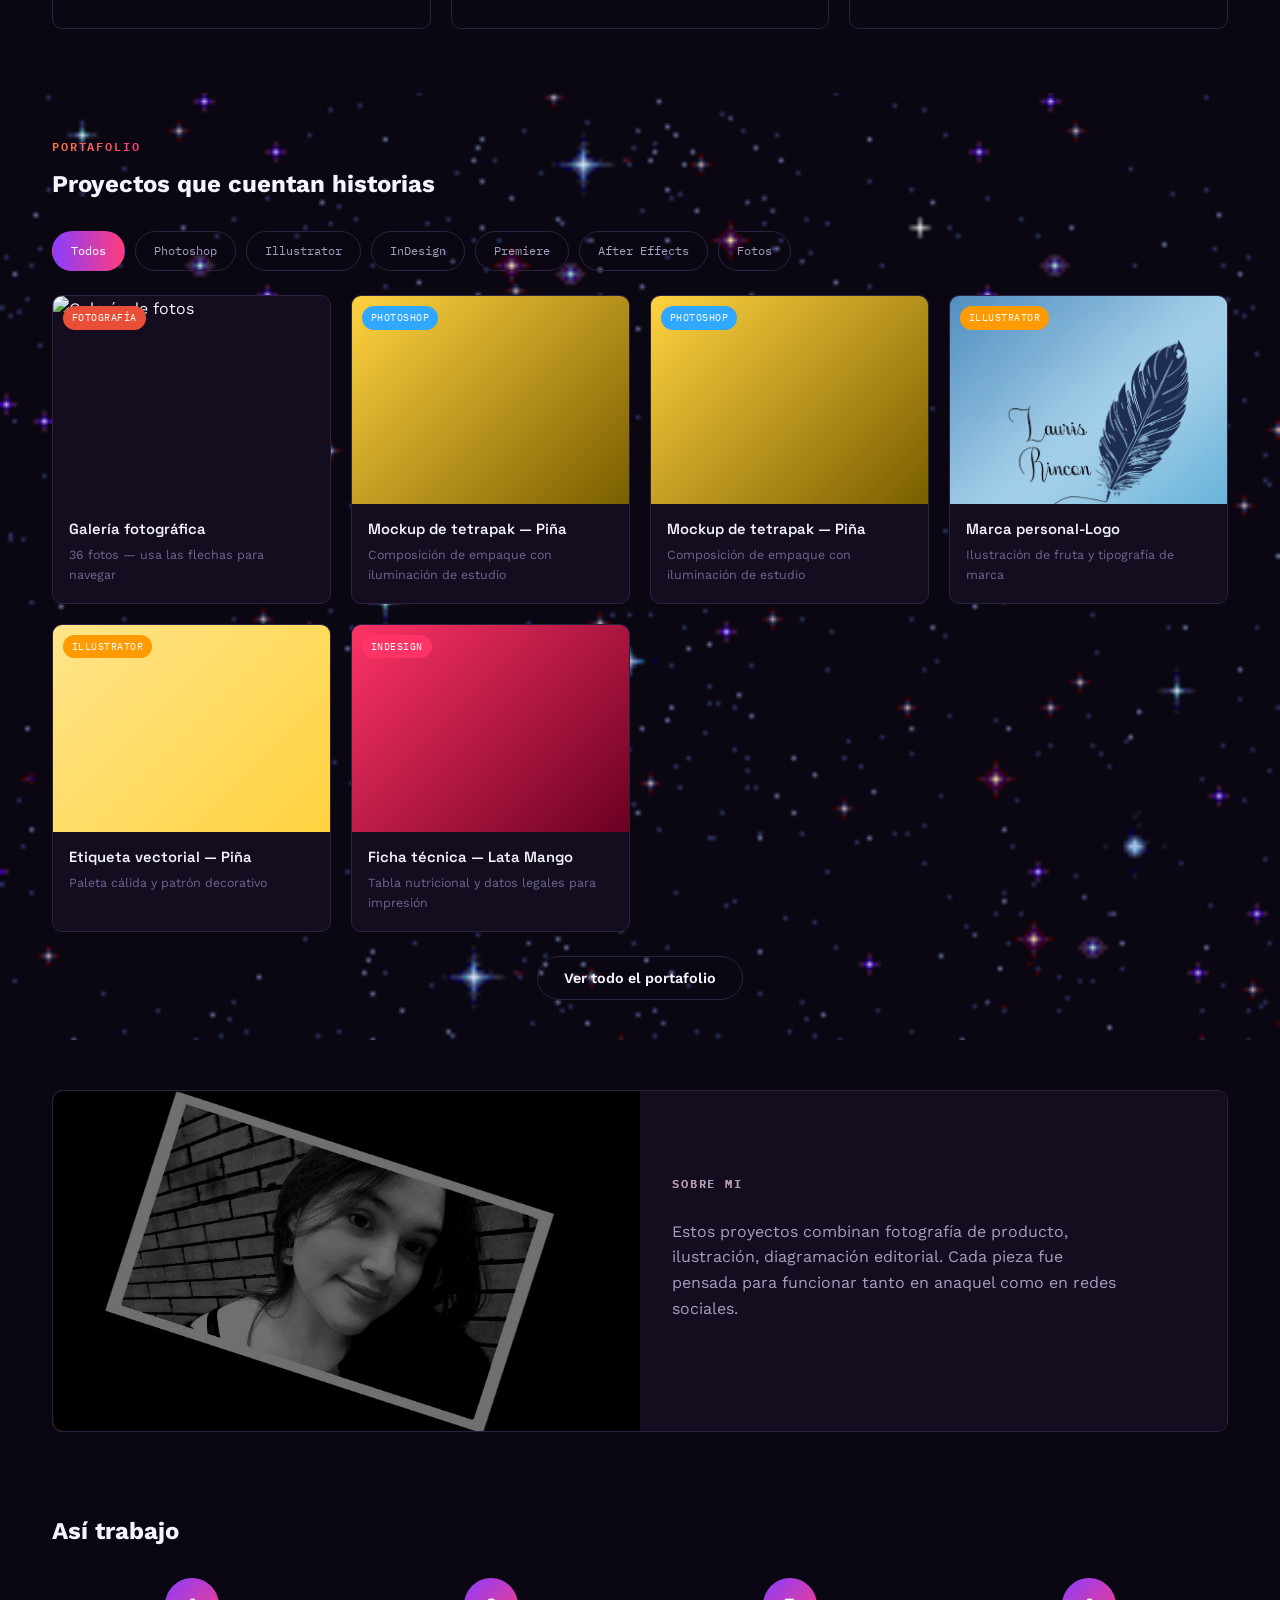
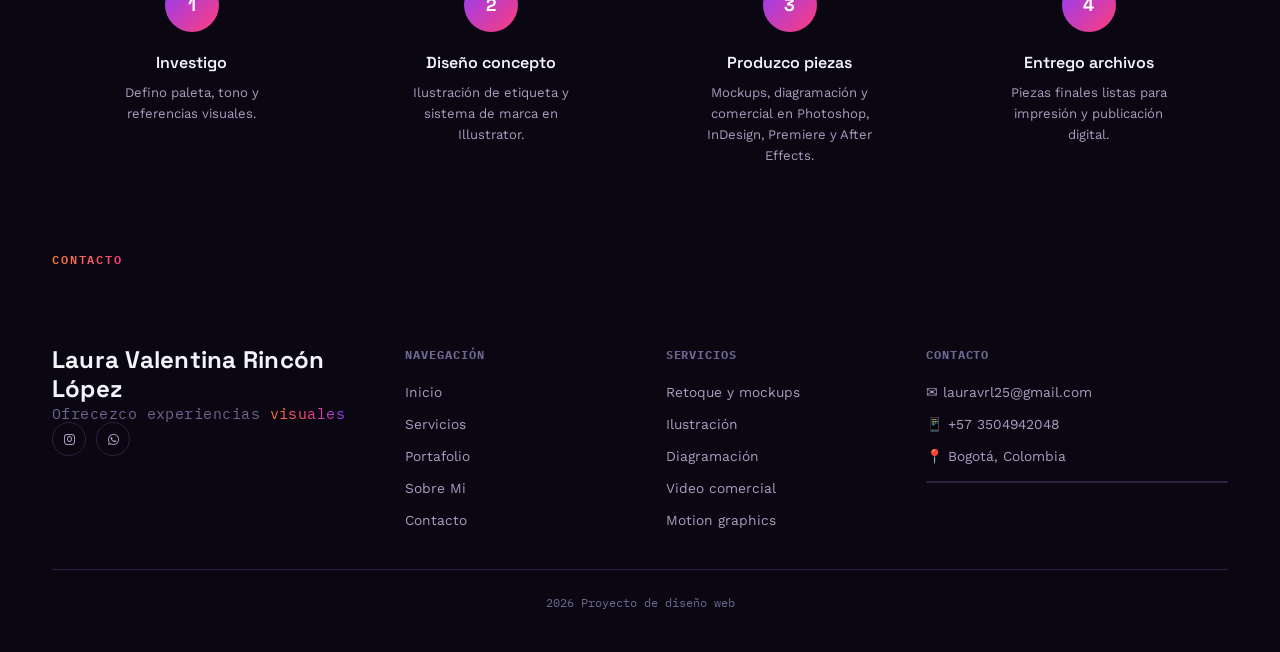
==== commit 636b8334: "Update index.html" ====
--- a/index.html
+++ b/index.html
@@ -169,19 +169,18 @@
           </div>
         </article>
 
-   <article class="card ph">
-<video class="card-video" playsinline preload="metadata">
-  <source src="photoshop/fuego-moviendose.mp4" type="video/mp4">
-</video>
-    </video>
-    <button type="button" class="video-play-btn" aria-label="Reproducir video">▶</button>
-    <span class="card-tool-tag" style="background:var(--ph);">Photoshop</span>
-  </div>
-  <div class="card-info">
-    <h3>Mockup de lata — Mango</h3>
-    <p>Render fotorrealista con reflejos y condensación</p>
-  </div>
-</article>
+  
+   <article class="card ph" data-pdf="ficha-mango.pdf">
+          <div class="card-thumb" style="background:linear-gradient(135deg, var(--pina), #7A5E00);">
+            <span class="card-tool-tag" style="background:var(--ph);">Photoshop</span>
+          </div>
+          <div class="card-info">
+            <h3>Mockup de tetrapak — Piña</h3>
+            <p>Composición de empaque con iluminación de estudio</p>
+          </div>
+        </article>
+
+  
 
         <article class="card ph" data-pdf="ficha-mango.pdf">
           <div class="card-thumb" style="background:linear-gradient(135deg, var(--pina), #7A5E00);">
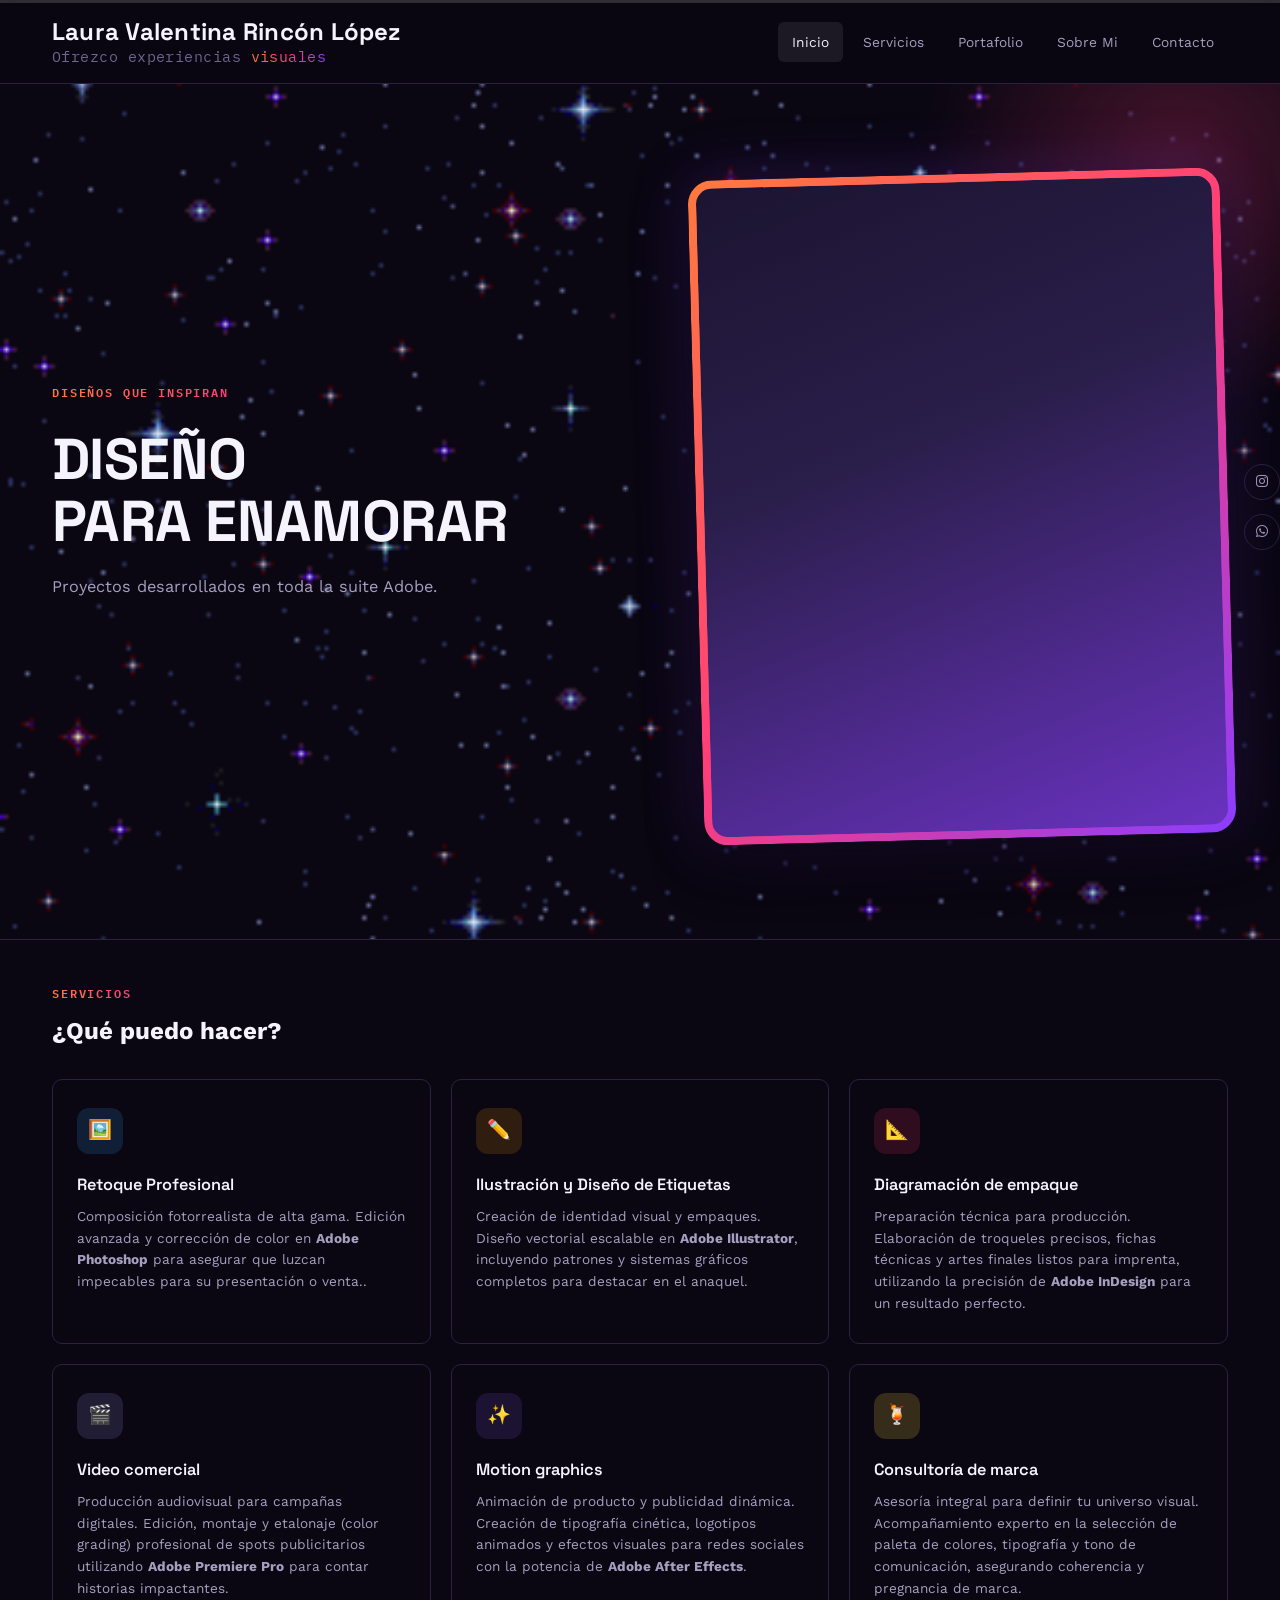
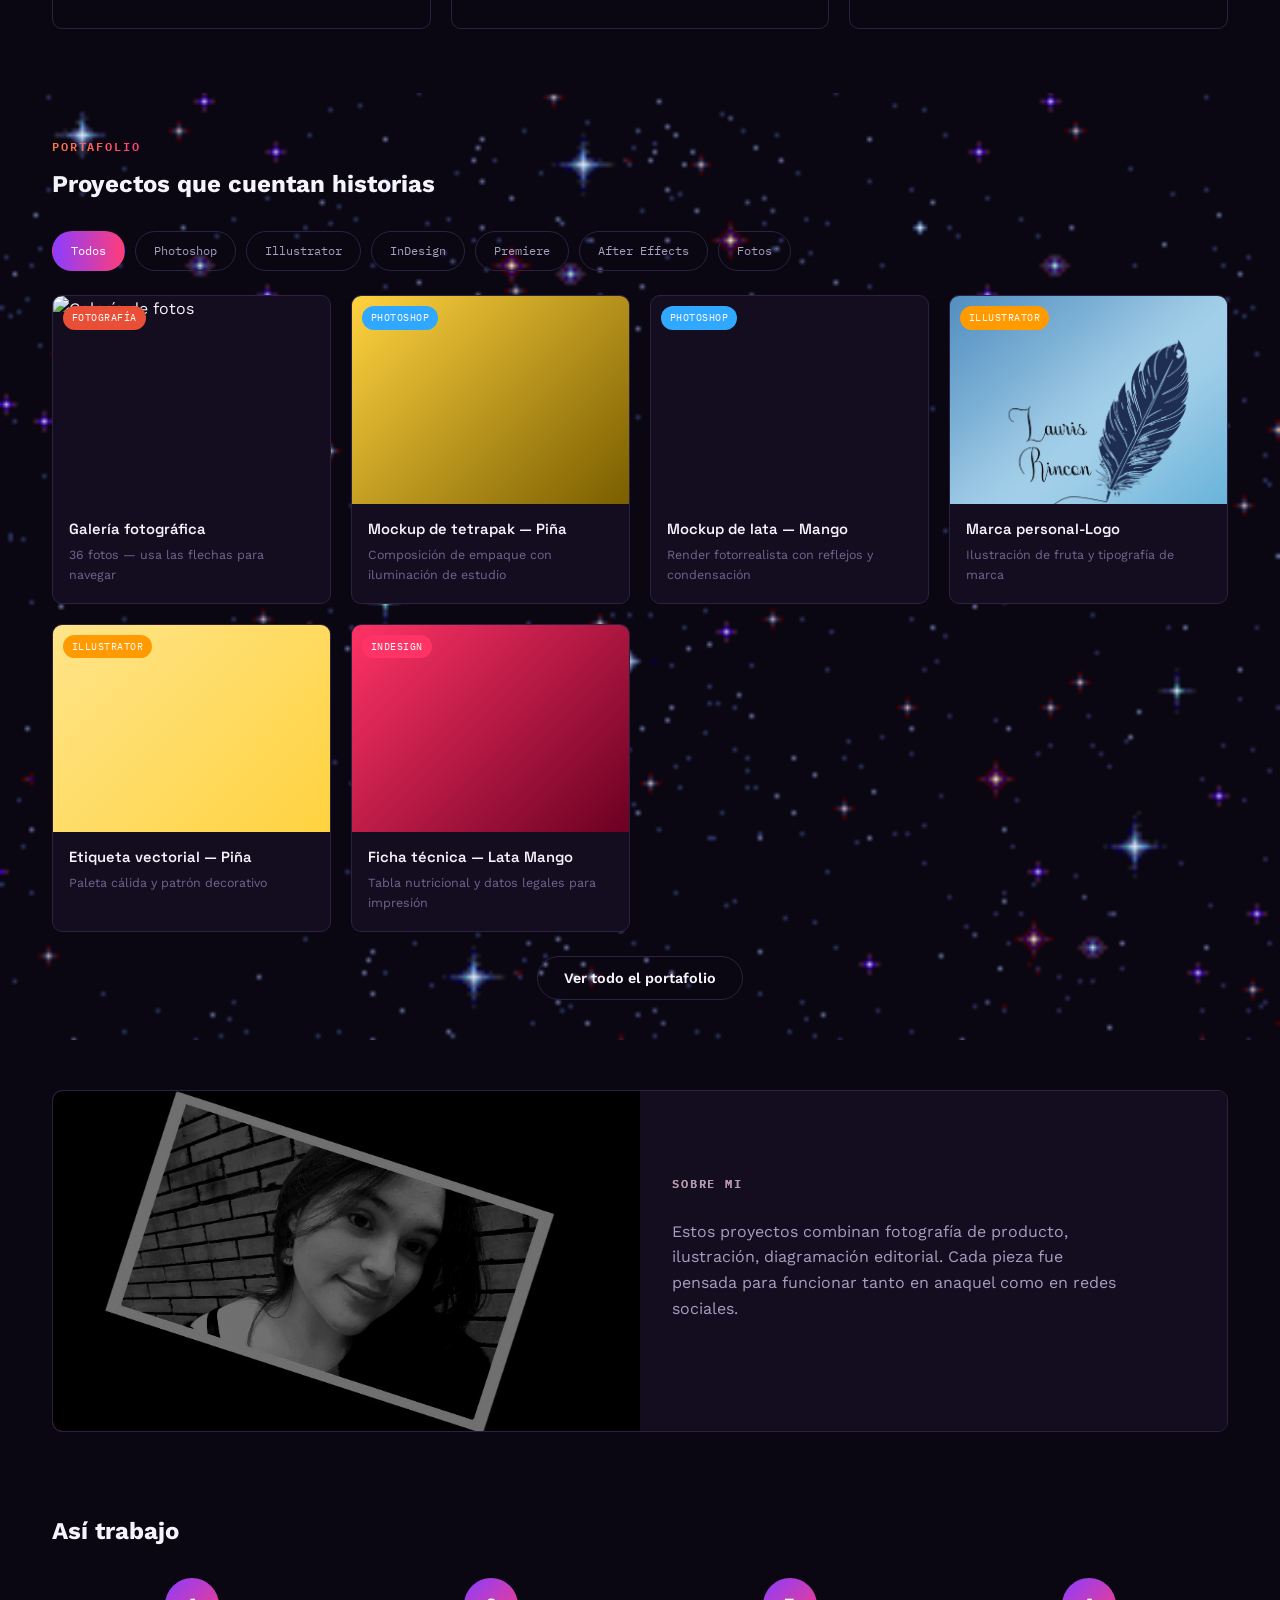
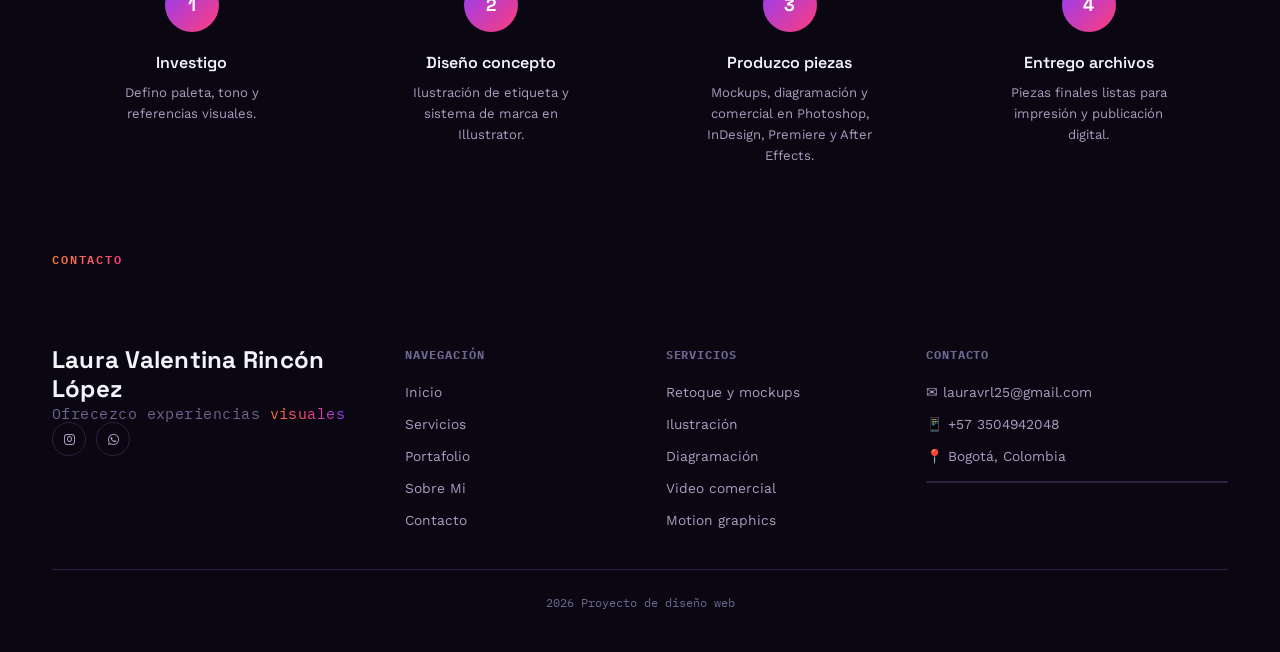
==== commit da74672d: "Update article for mango mockup with video content Replaced a static article with a video article sh" ====
--- a/index.html
+++ b/index.html
@@ -182,15 +182,18 @@
 
   
 
-        <article class="card ph" data-pdf="ficha-mango.pdf">
-          <div class="card-thumb" style="background:linear-gradient(135deg, var(--pina), #7A5E00);">
-            <span class="card-tool-tag" style="background:var(--ph);">Photoshop</span>
-          </div>
-          <div class="card-info">
-            <h3>Mockup de tetrapak — Piña</h3>
-            <p>Composición de empaque con iluminación de estudio</p>
-          </div>
-        </article>
+    <article class="card ph">
+  <div class="card-thumb">
+    <video class="card-video-simple" autoplay muted loop playsinline>
+      <source src="photoshop/fuego-moviendose.mp4" type="video/mp4">
+    </video>
+    <span class="card-tool-tag" style="background:var(--ph);">Photoshop</span>
+  </div>
+  <div class="card-info">
+    <h3>Mockup de lata — Mango</h3>
+    <p>Render fotorrealista con reflejos y condensación</p>
+  </div>
+</article>
 
         <article class="card ai" data-images="illustreitor/logo personal.jpeg">
           <div class="card-thumb">
--- a/style.css
+++ b/style.css
@@ -422,35 +422,11 @@
 .card-thumb-video{
   position: relative;
 }
-.card-video{
+.card-video-simple{
   width: 100%;
   height: 100%;
   object-fit: cover;
   display: block;
-  background: #000;
-}
-.video-play-btn{
-  position: absolute;
-  top: 50%; left: 50%;
-  transform: translate(-50%, -50%);
-  width: 54px; height: 54px;
-  border-radius: 50%;
-  background: rgba(10,7,18,0.6);
-  border: 1px solid rgba(255,255,255,0.4);
-  color: #fff;
-  font-size: 1.1rem;
-  display: flex; align-items: center; justify-content: center;
-  cursor: pointer;
-  backdrop-filter: blur(4px);
-  transition: transform 0.2s ease, background 0.2s ease;
-  z-index: 2;
-}
-.video-play-btn:hover{
-  transform: translate(-50%, -50%) scale(1.1);
-  background: linear-gradient(135deg, #8B3DFF, #FF3D7A);
-}
-.video-play-btn.oculto{
-  display: none;
 }
 
  .card-thumb img{
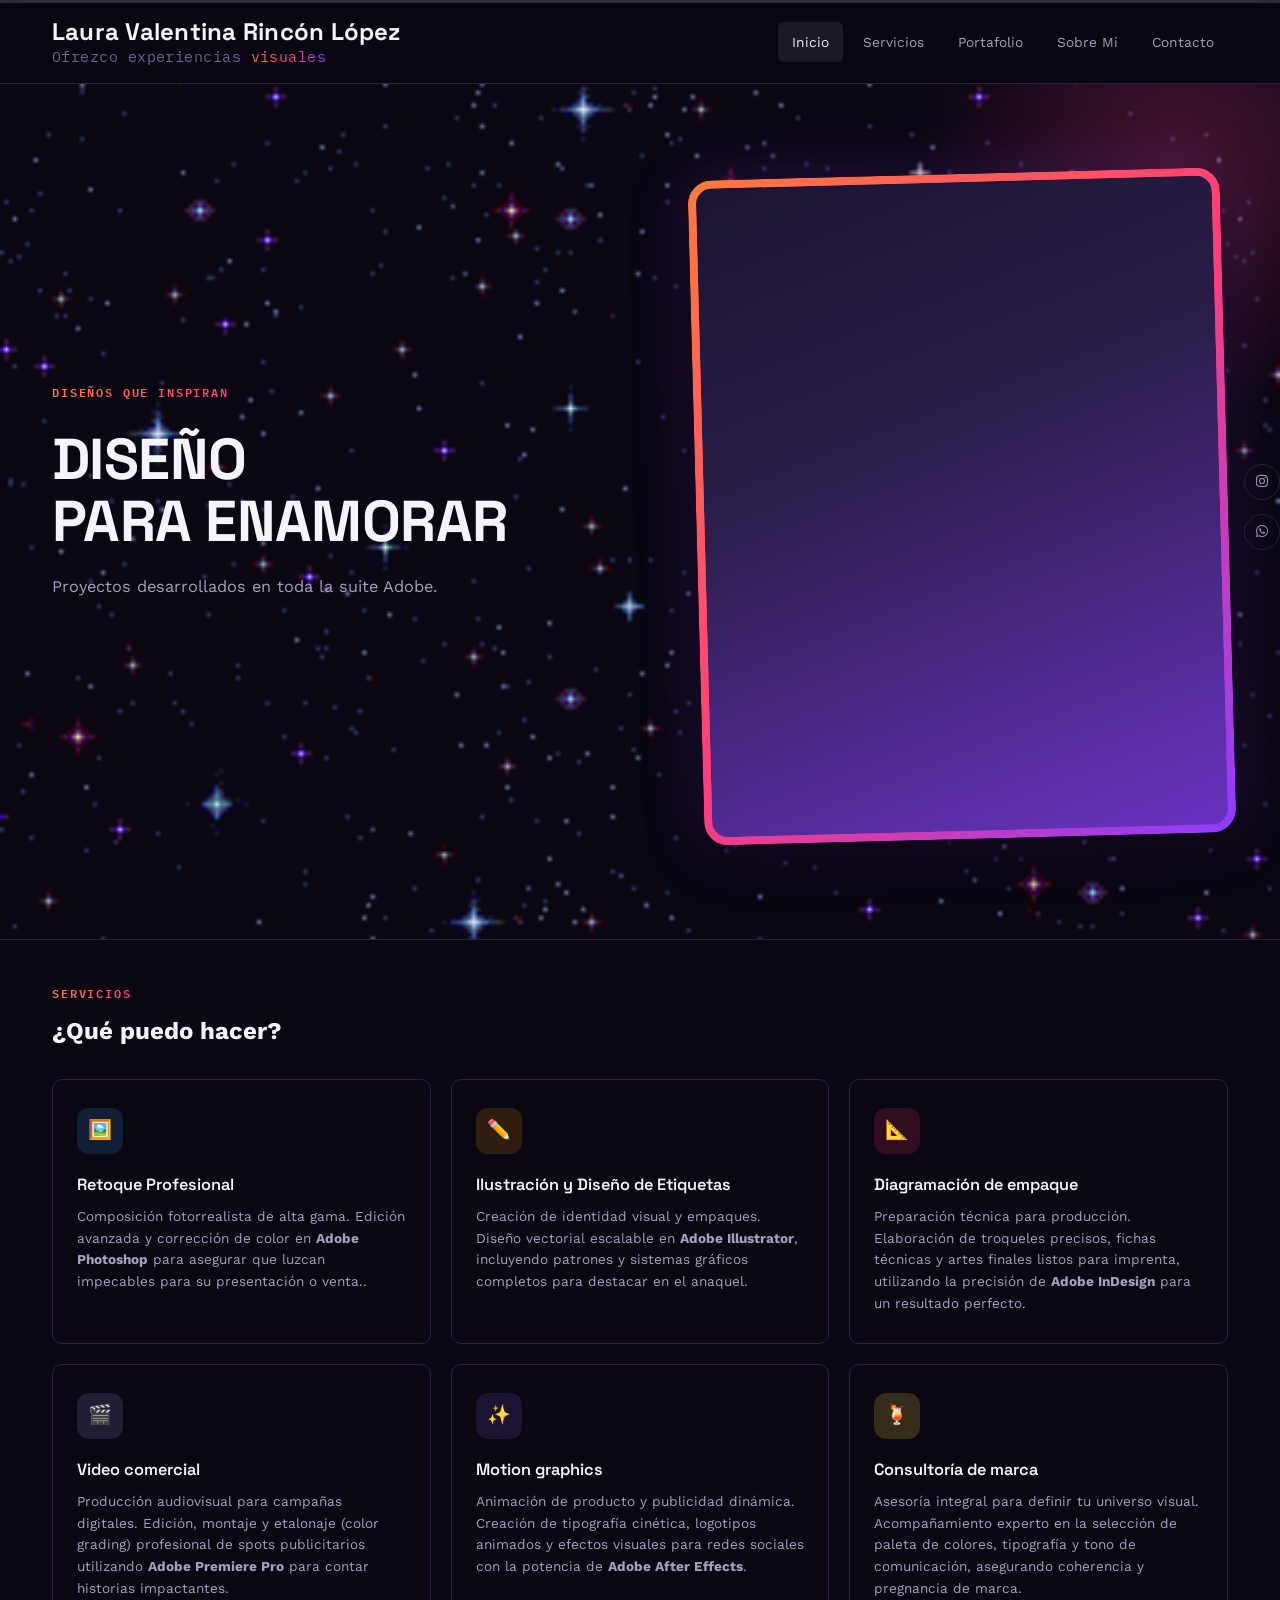
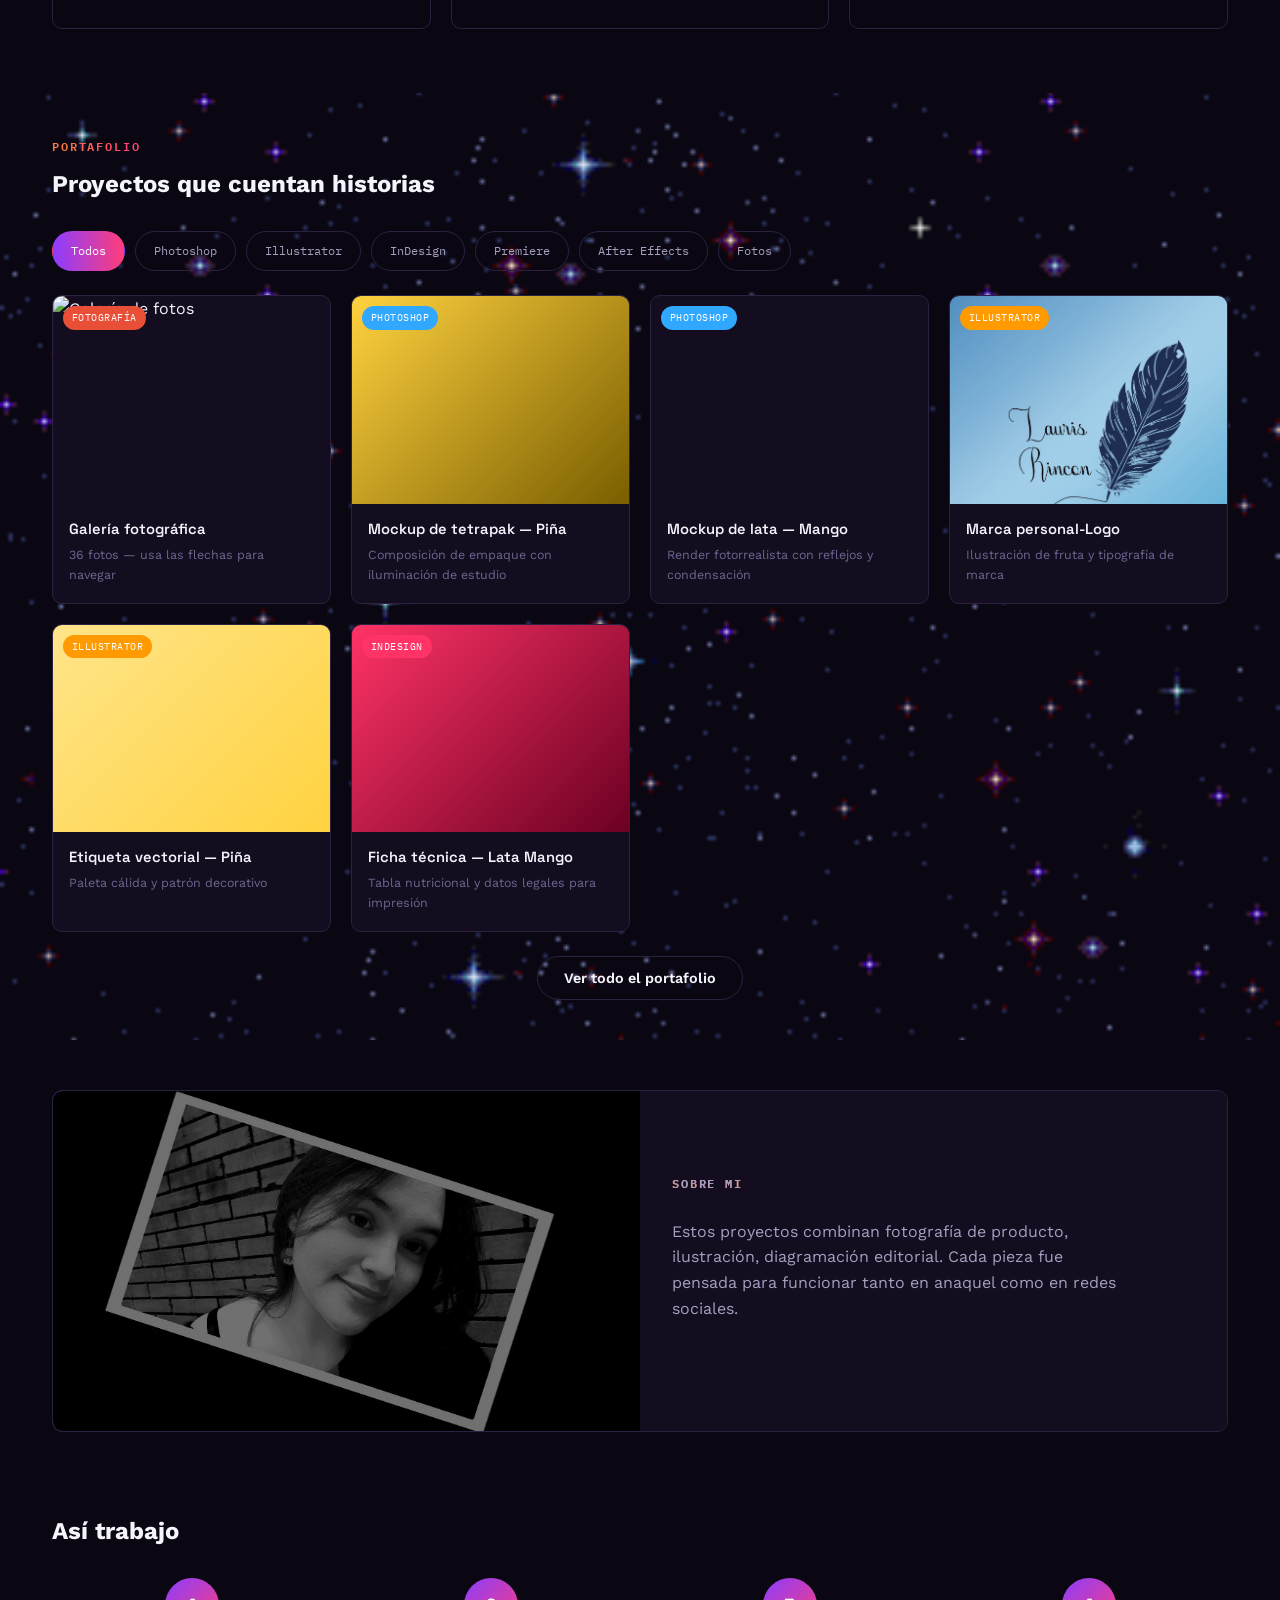
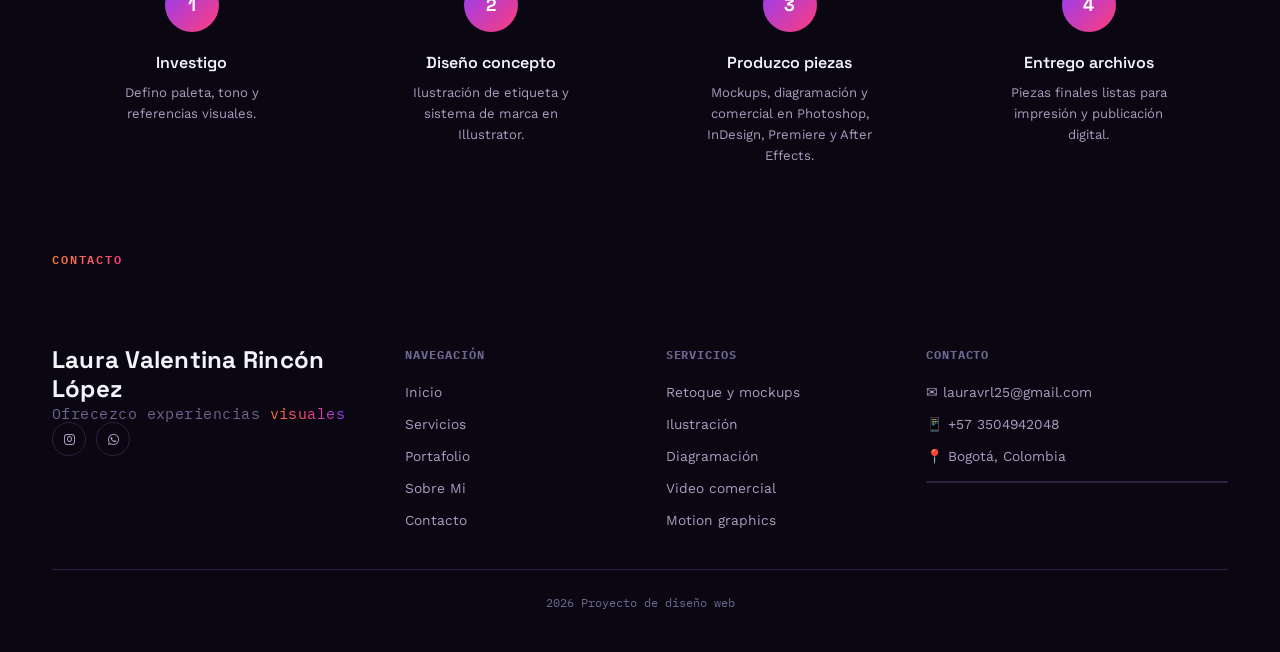
==== commit 73e6fbab: "Update index.html" ====
--- a/index.html
+++ b/index.html
@@ -185,7 +185,7 @@
     <article class="card ph">
   <div class="card-thumb">
     <video class="card-video-simple" autoplay muted loop playsinline>
-      <source src="photoshop/fuego-moviendose.mp4" type="video/mp4">
+      <source src="photoshop/FUEGO MOVIENDOSE.mp4" type="video/mp4">
     </video>
     <span class="card-tool-tag" style="background:var(--ph);">Photoshop</span>
   </div>
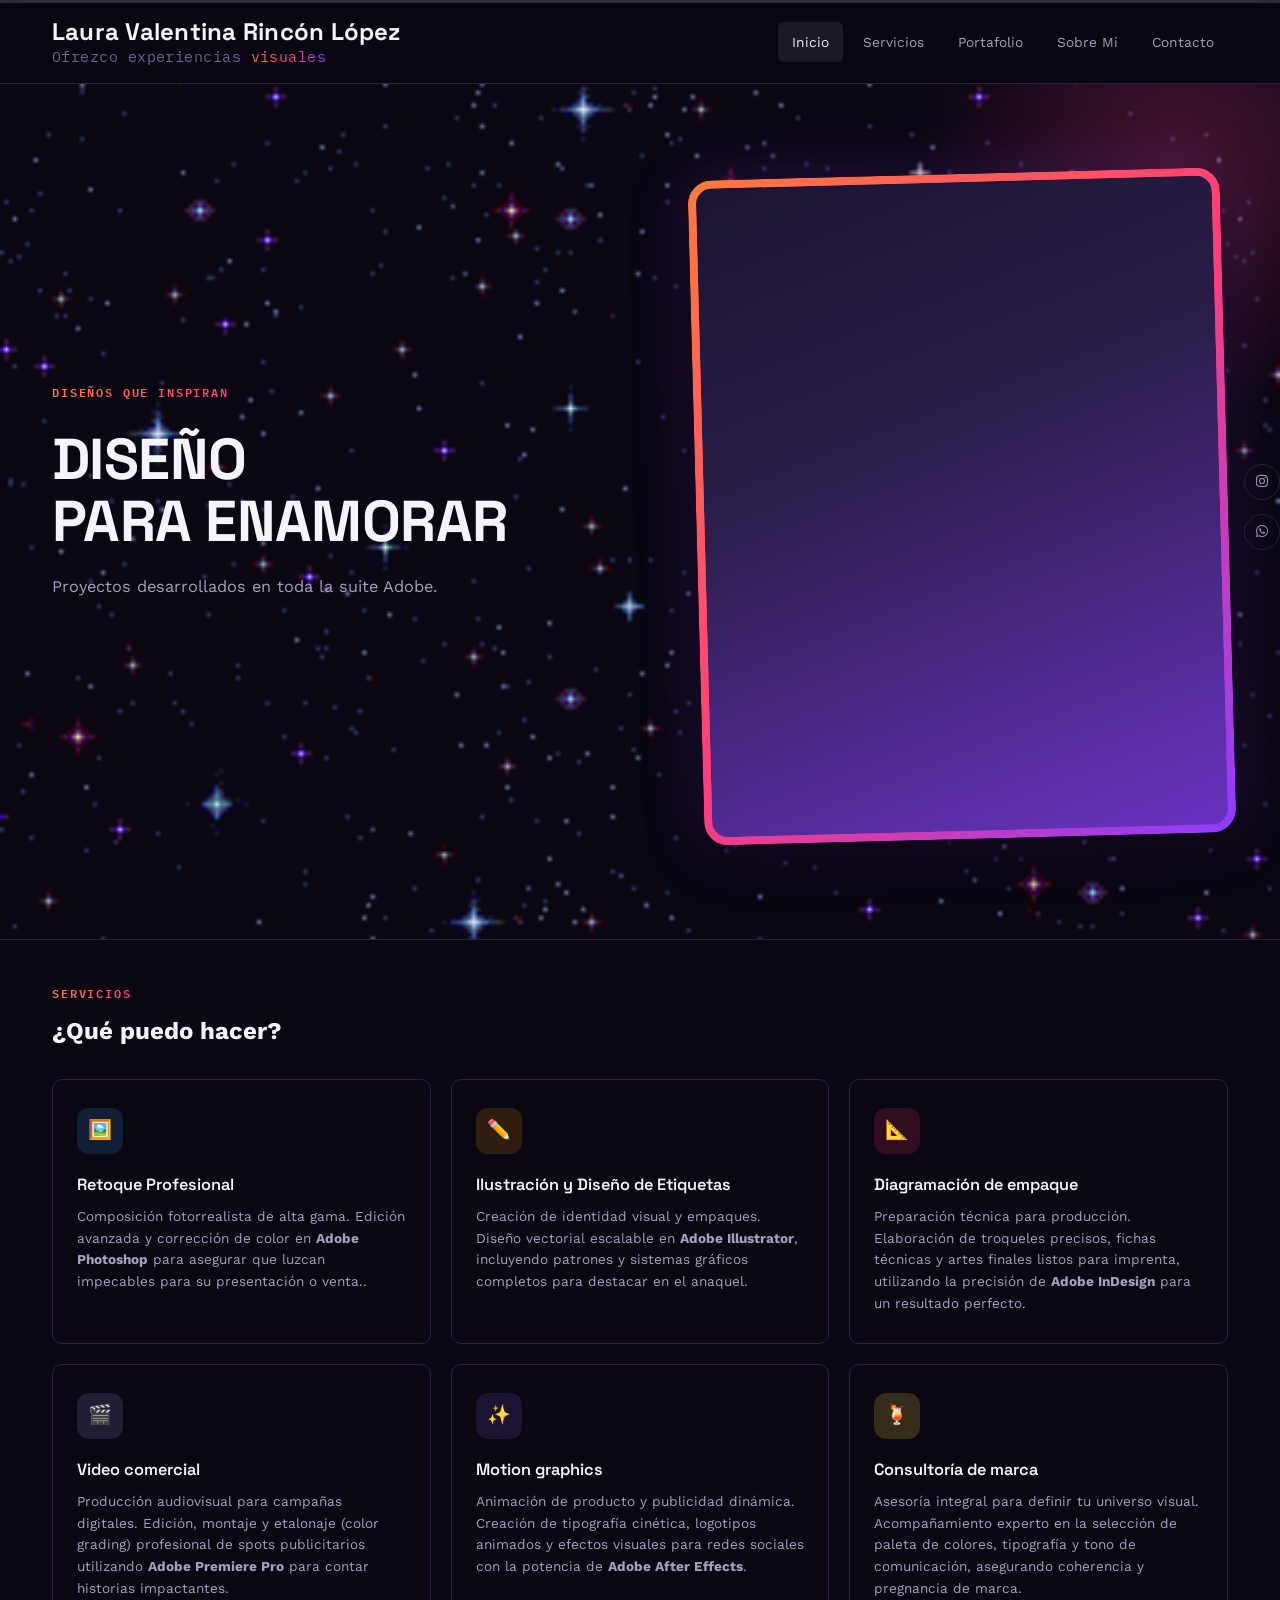
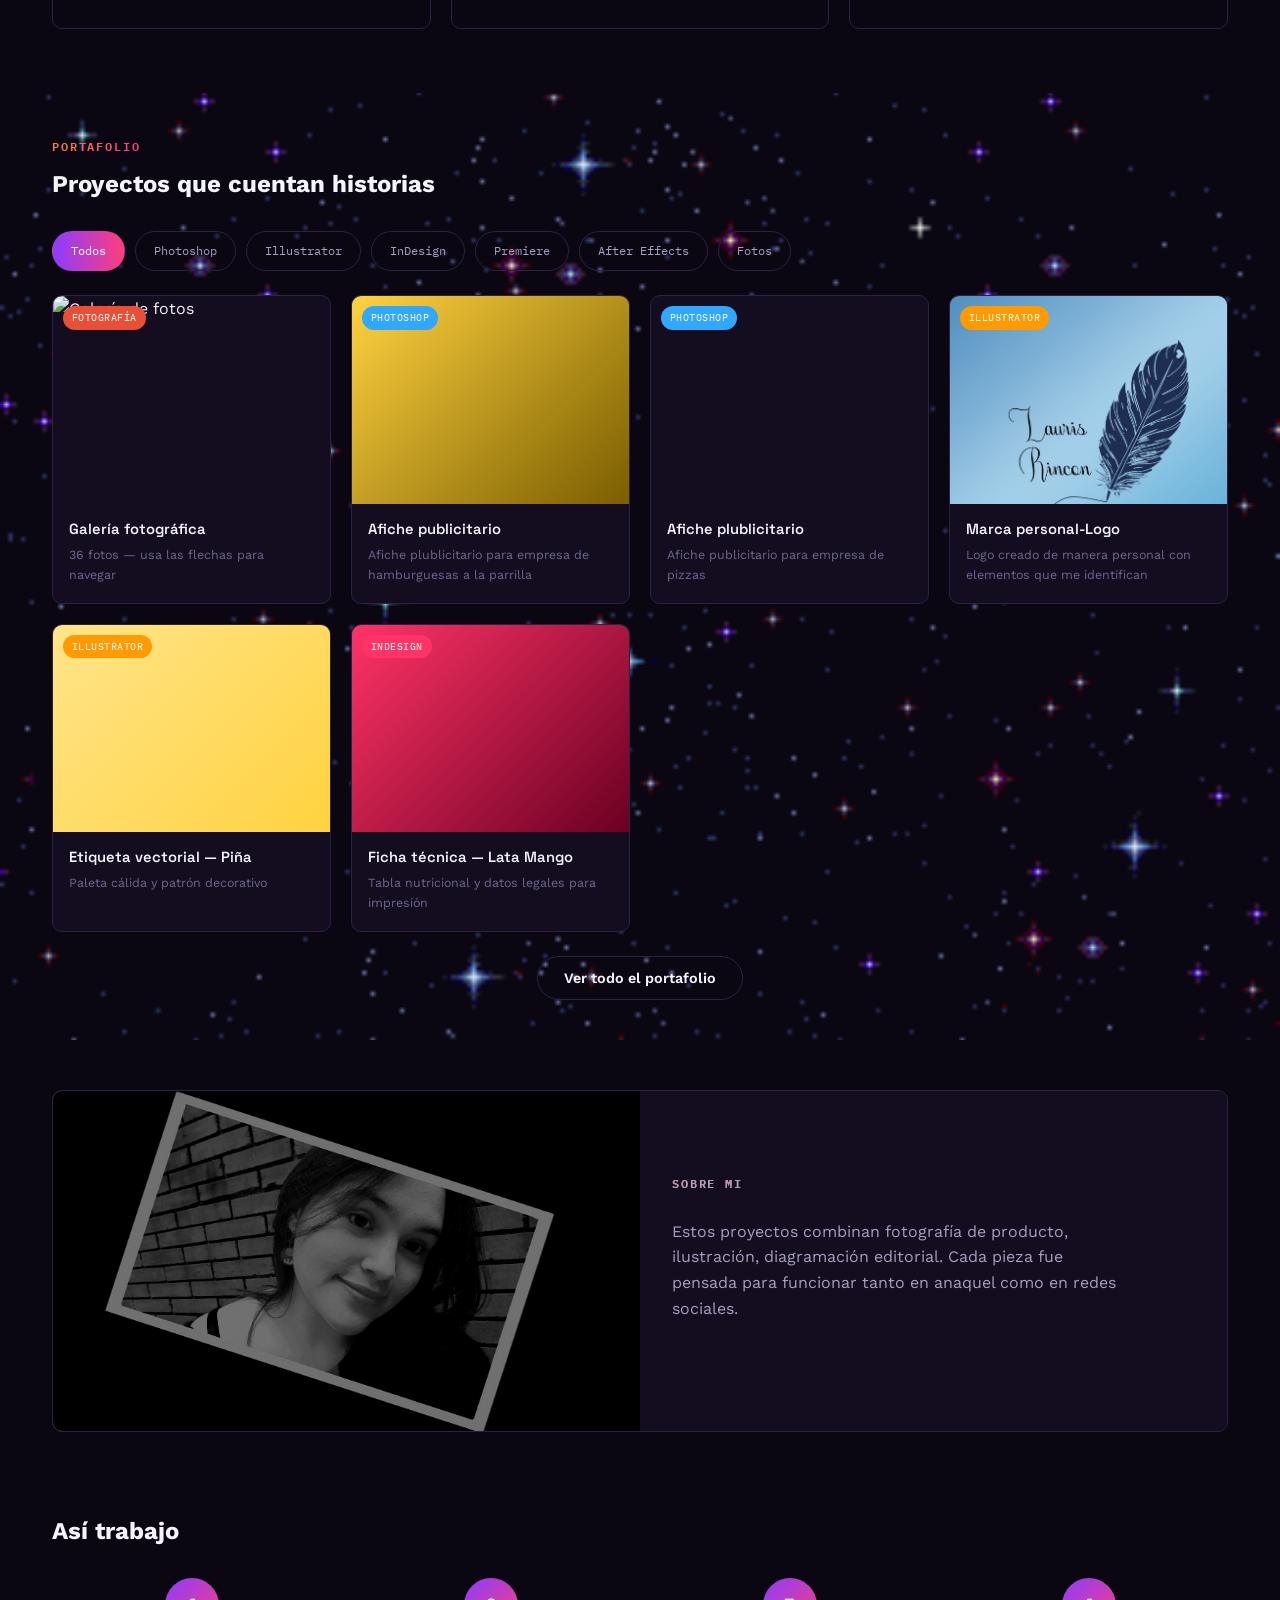
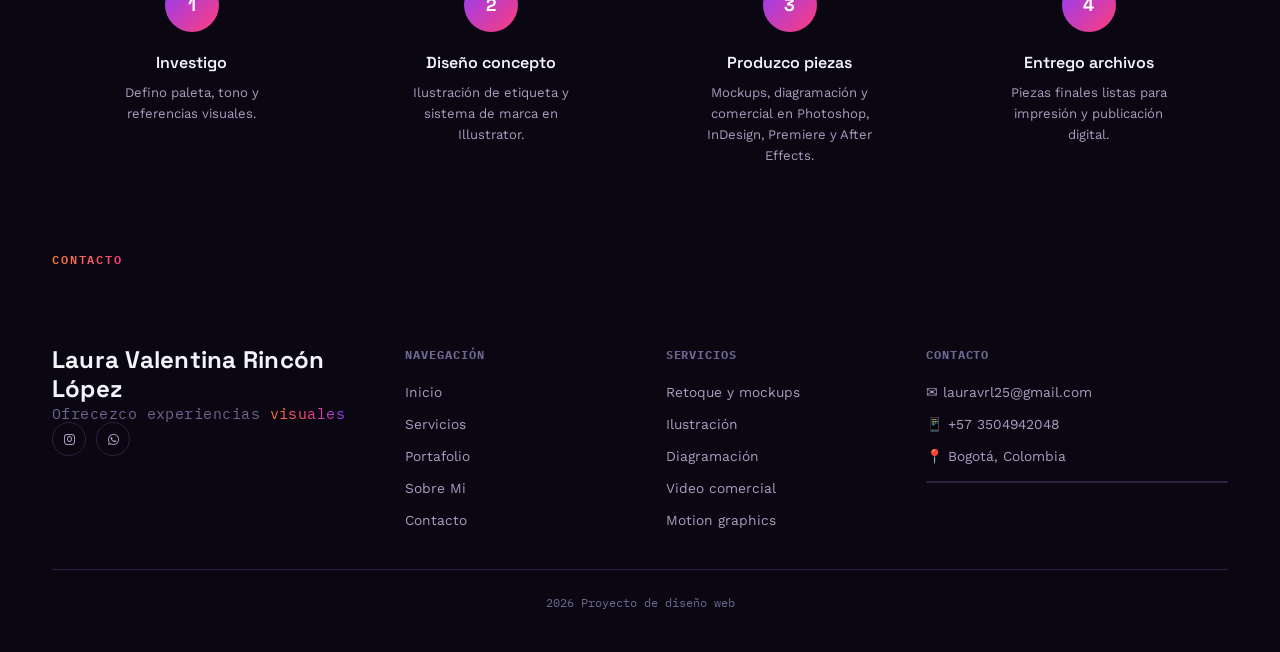
==== commit 8bcea470: "Update index.html" ====
--- a/index.html
+++ b/index.html
@@ -170,13 +170,13 @@
         </article>
 
   
-   <article class="card ph" data-pdf="ficha-mango.pdf">
+   <article class="card ph" data-images=="photoshop/AFICHE HAMBURGUESA.pdf">
           <div class="card-thumb" style="background:linear-gradient(135deg, var(--pina), #7A5E00);">
             <span class="card-tool-tag" style="background:var(--ph);">Photoshop</span>
           </div>
           <div class="card-info">
-            <h3>Mockup de tetrapak — Piña</h3>
-            <p>Composición de empaque con iluminación de estudio</p>
+            <h3>Afiche publicitario</h3>
+            <p>Afiche plublicitario para empresa de hamburguesas a la parrilla</p>
           </div>
         </article>
 
@@ -190,8 +190,8 @@
     <span class="card-tool-tag" style="background:var(--ph);">Photoshop</span>
   </div>
   <div class="card-info">
-    <h3>Mockup de lata — Mango</h3>
-    <p>Render fotorrealista con reflejos y condensación</p>
+    <h3>Afiche plublicitario</h3>
+    <p>Afiche publicitario para empresa de pizzas</p>
   </div>
 </article>
 
@@ -202,7 +202,7 @@
           </div>
           <div class="card-info">
             <h3>Marca personal-Logo</h3>
-            <p>Ilustración de fruta y tipografía de marca</p>
+            <p>Logo creado de manera personal con elementos que me identifican</p>
           </div>
         </article>
 
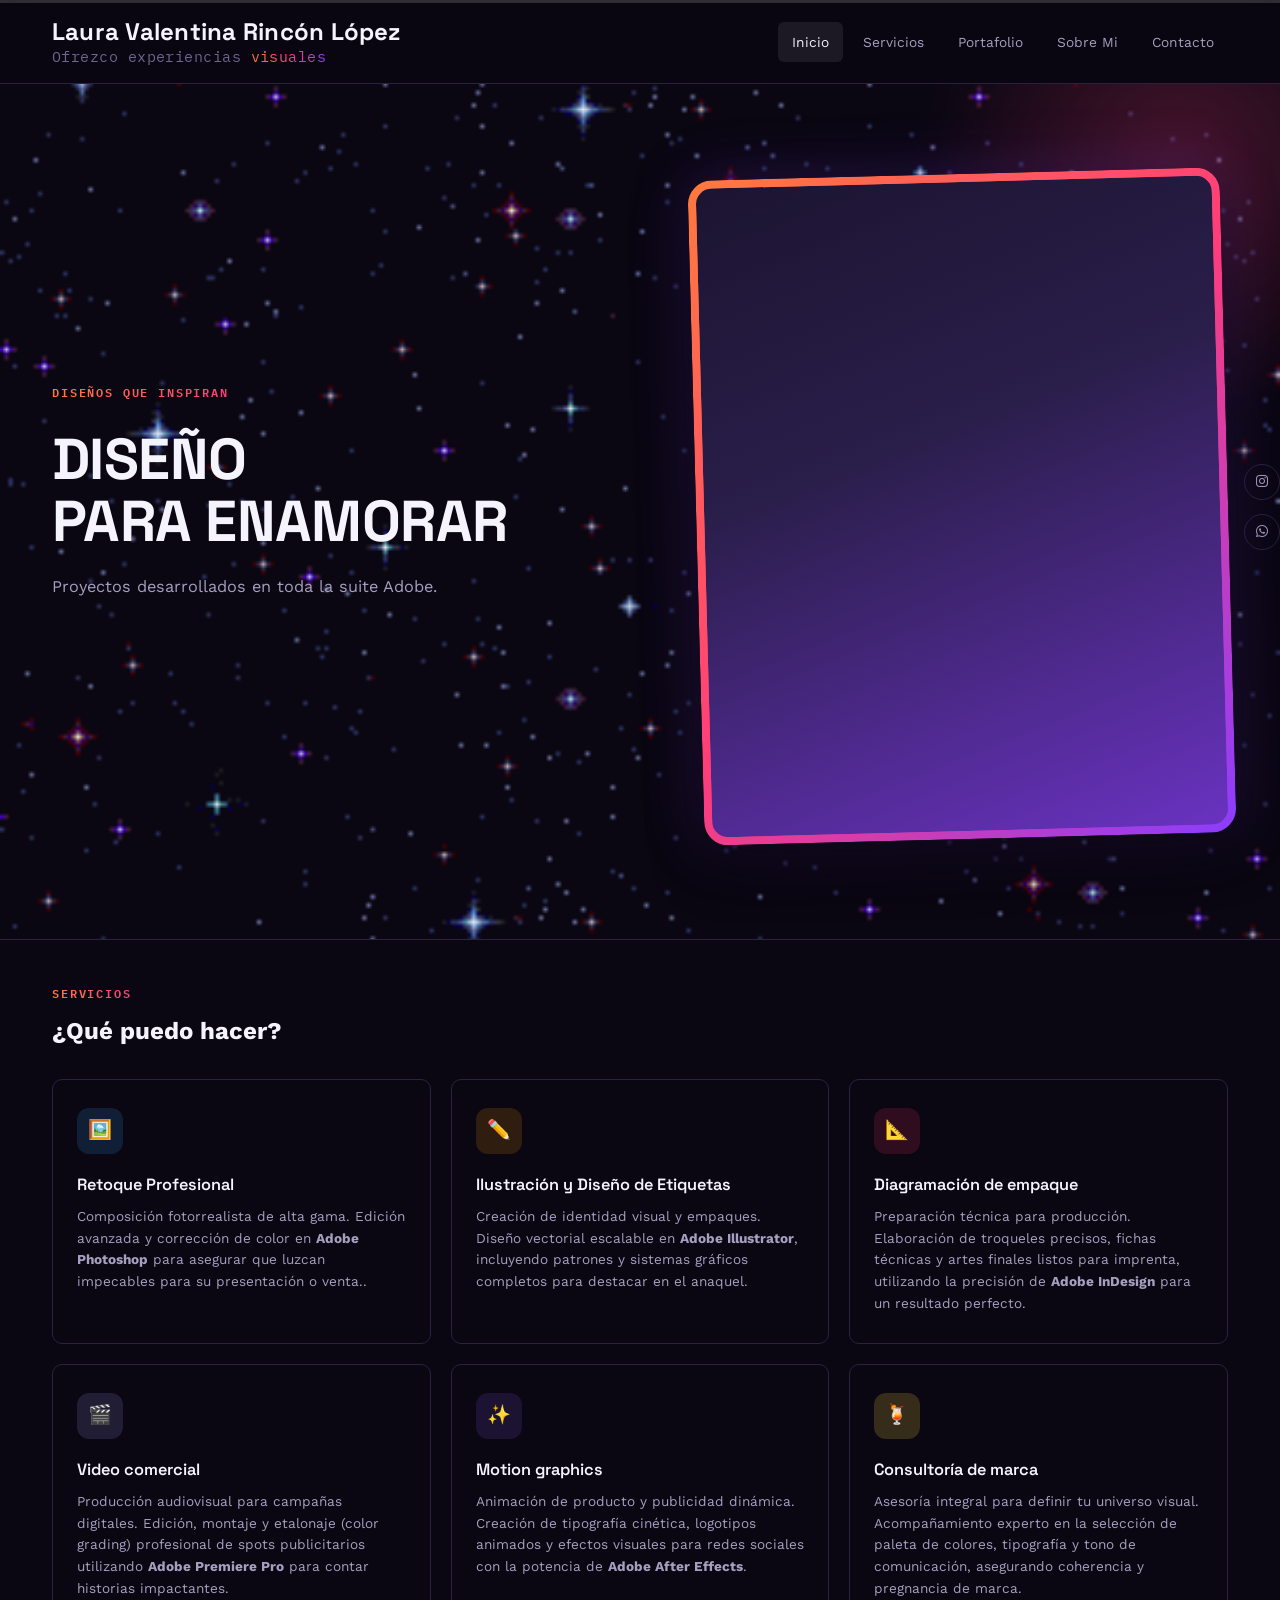
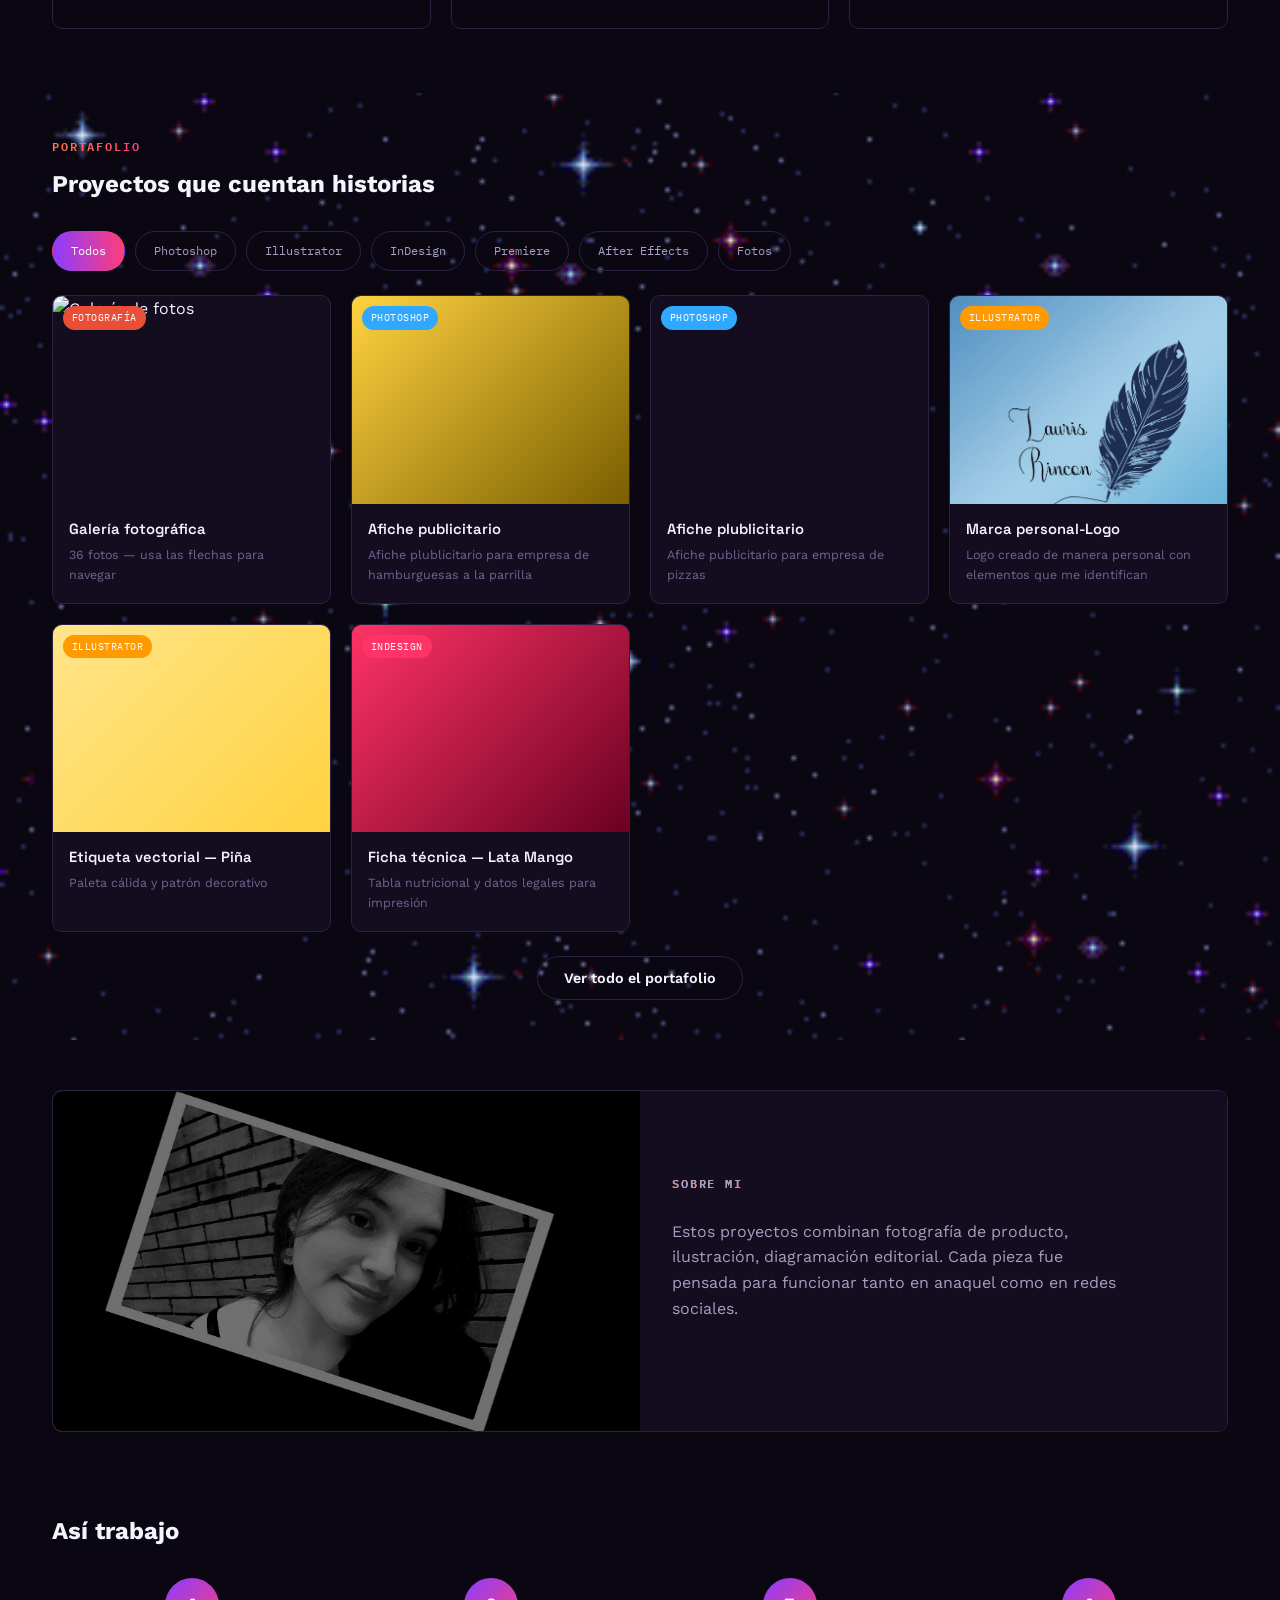
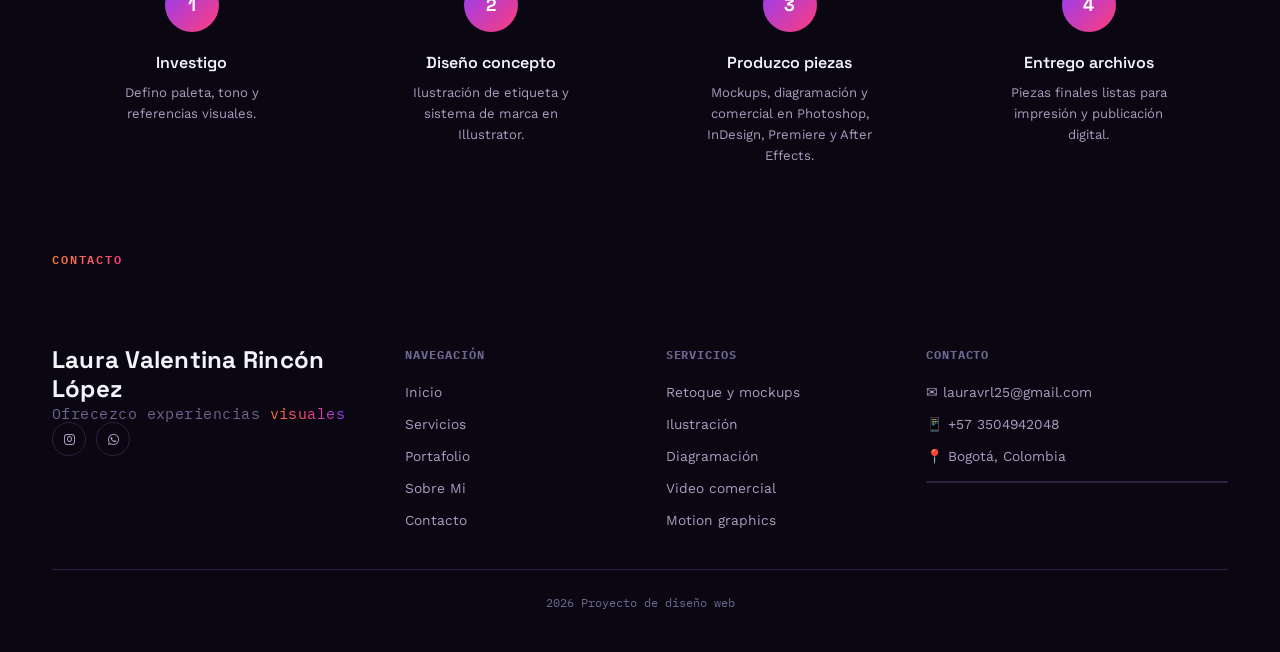
==== commit 92e954d1: "Update index.html" ====
--- a/index.html
+++ b/index.html
@@ -170,7 +170,7 @@
         </article>
 
   
-   <article class="card ph" data-images=="photoshop/AFICHE HAMBURGUESA.pdf">
+   <article class="card ph" data-images="photoshop/AFICHE HAMBURGUESA_page-0001.jpg">
           <div class="card-thumb" style="background:linear-gradient(135deg, var(--pina), #7A5E00);">
             <span class="card-tool-tag" style="background:var(--ph);">Photoshop</span>
           </div>
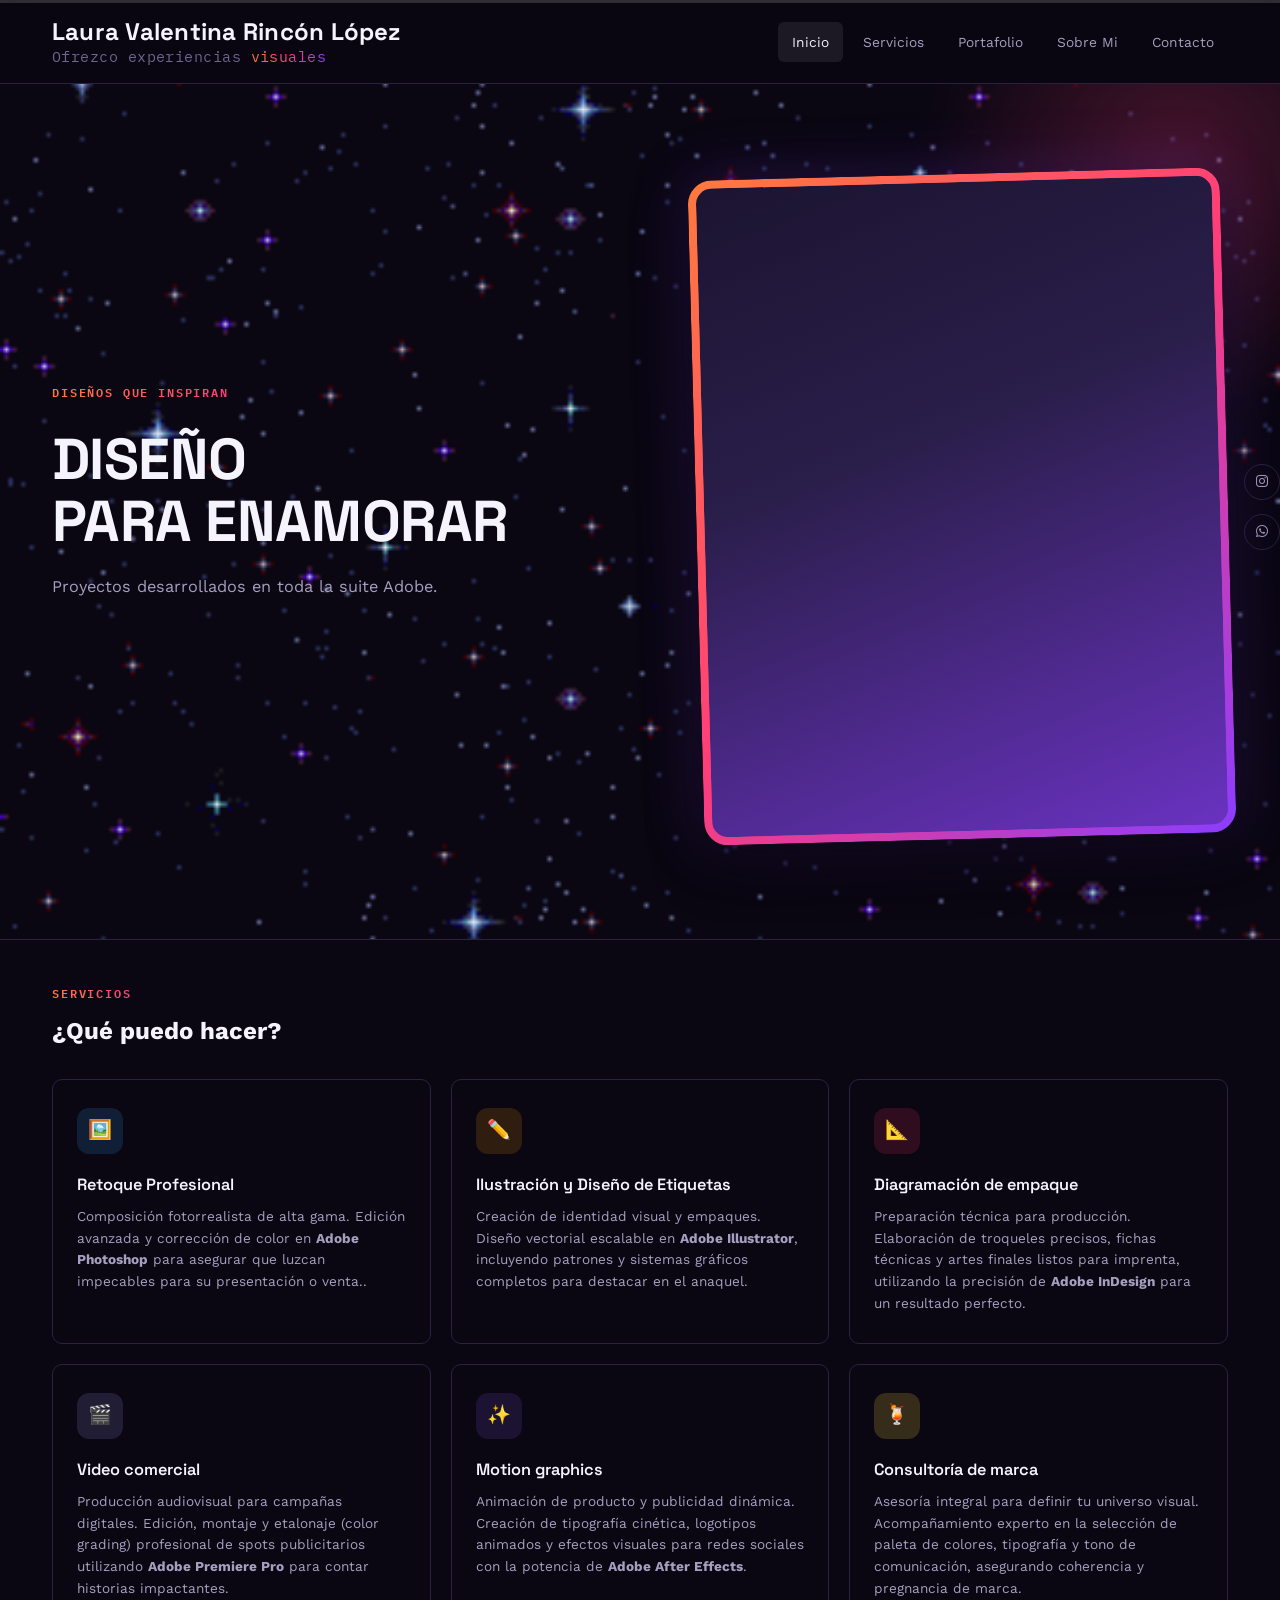
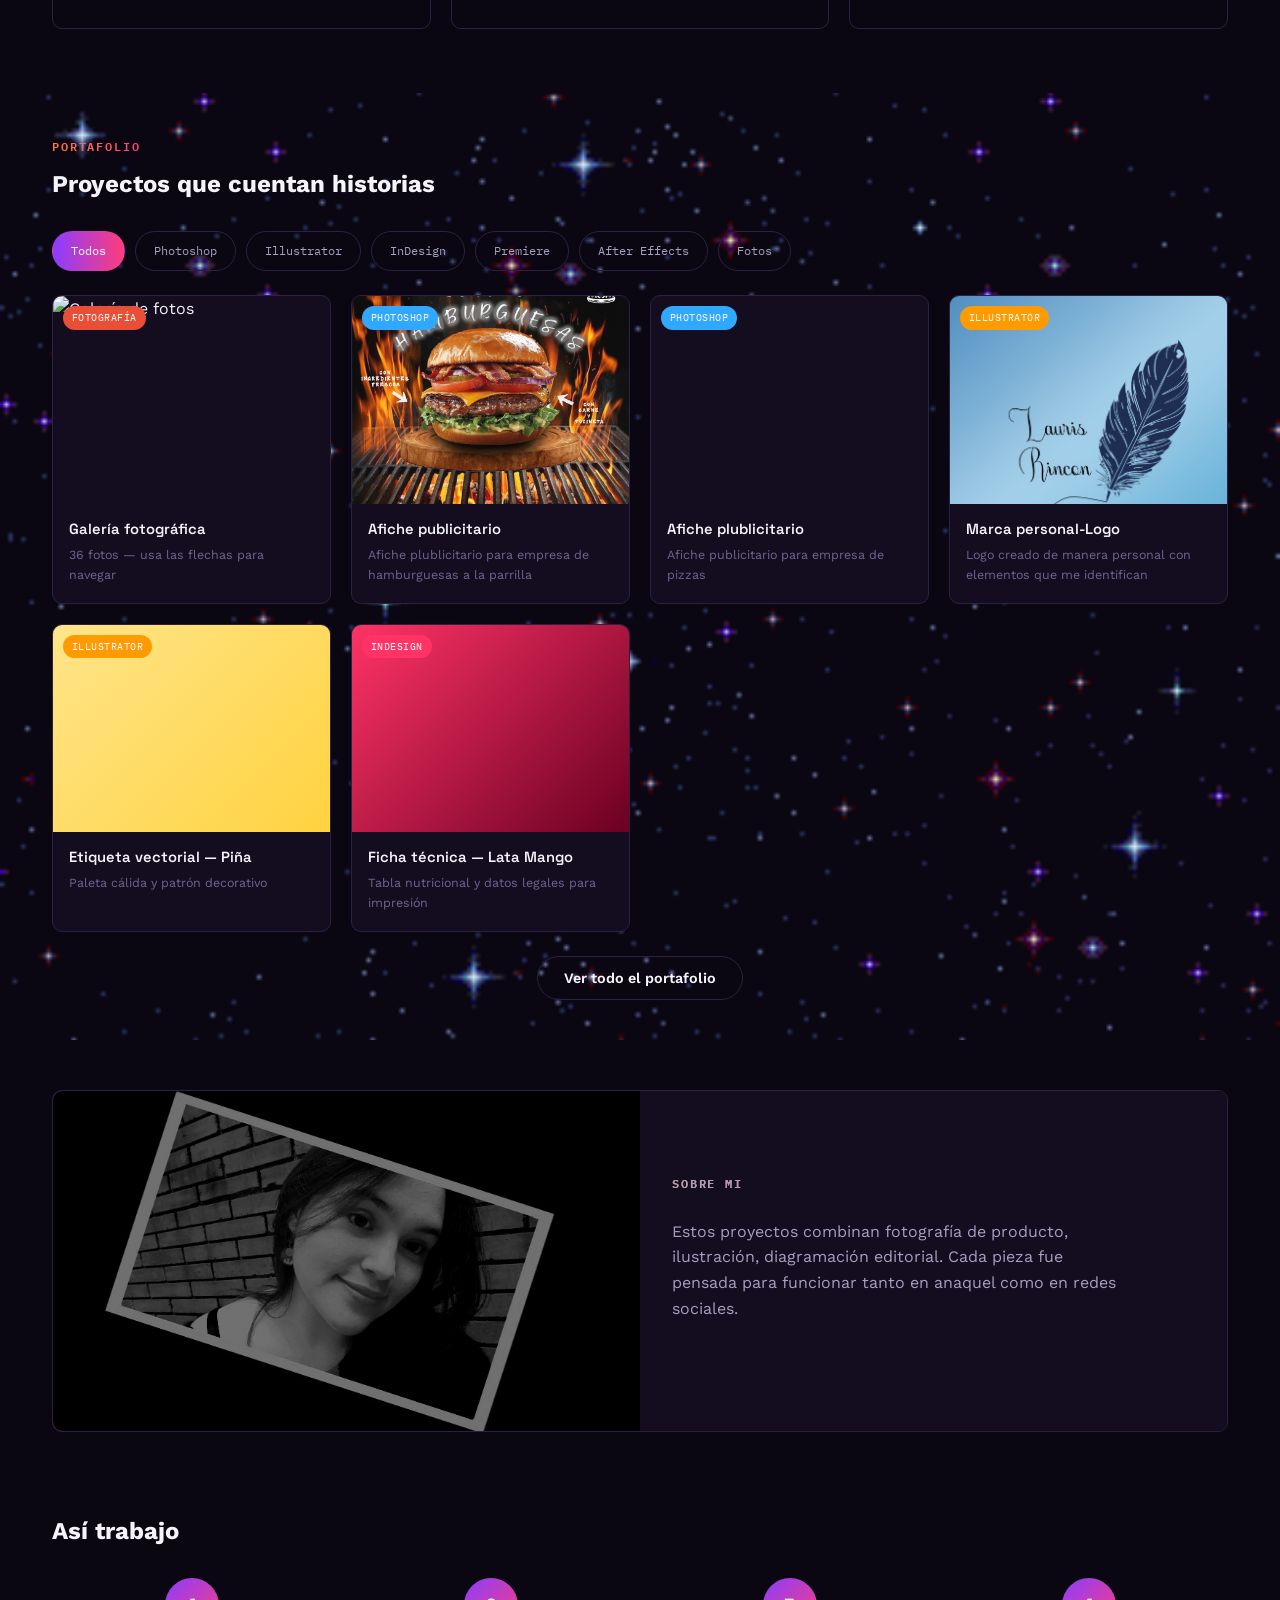
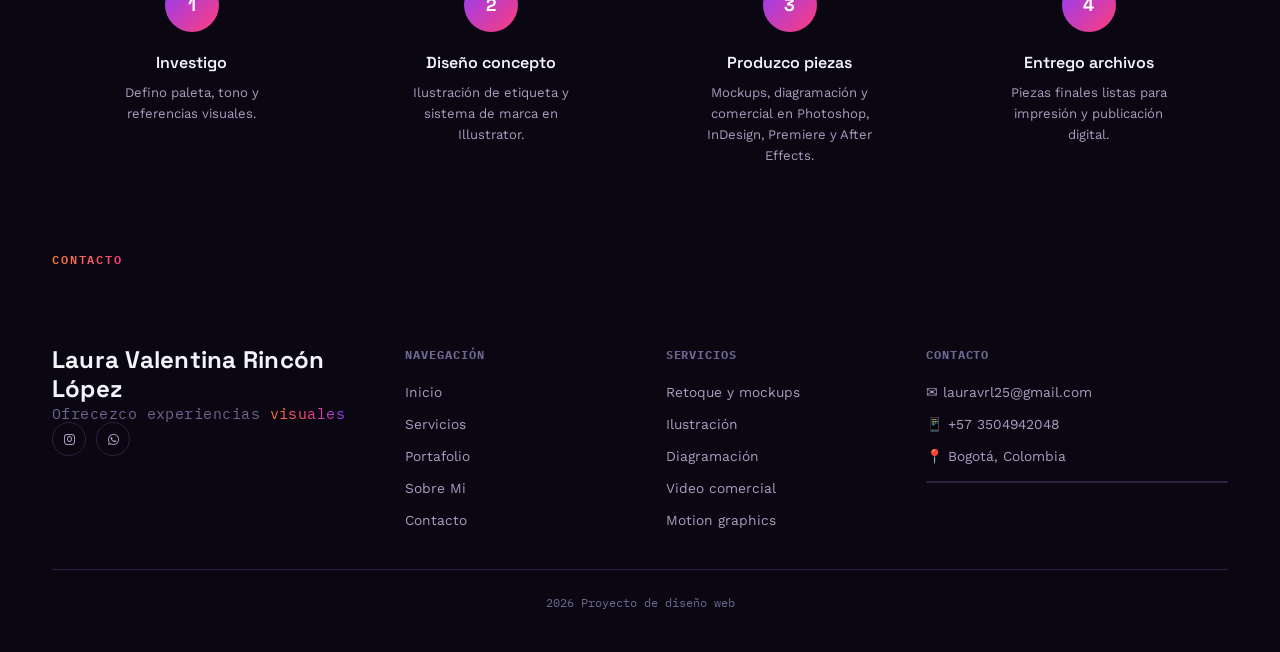
==== commit 18ae4826: "Update index.html" ====
--- a/index.html
+++ b/index.html
@@ -171,14 +171,15 @@
 
   
    <article class="card ph" data-images="photoshop/AFICHE HAMBURGUESA_page-0001.jpg">
-          <div class="card-thumb" style="background:linear-gradient(135deg, var(--pina), #7A5E00);">
-            <span class="card-tool-tag" style="background:var(--ph);">Photoshop</span>
-          </div>
-          <div class="card-info">
-            <h3>Afiche publicitario</h3>
-            <p>Afiche plublicitario para empresa de hamburguesas a la parrilla</p>
-          </div>
-        </article>
+  <div class="card-thumb">
+    <img src="photoshop/AFICHE HAMBURGUESA_page-0001.jpg" alt="Afiche publicitario" class="card-thumb-img">
+    <span class="card-tool-tag" style="background:var(--ph);">Photoshop</span>
+  </div>
+  <div class="card-info">
+    <h3>Afiche publicitario</h3>
+    <p>Afiche plublicitario para empresa de hamburguesas a la parrilla</p>
+  </div>
+</article>
 
   
 
